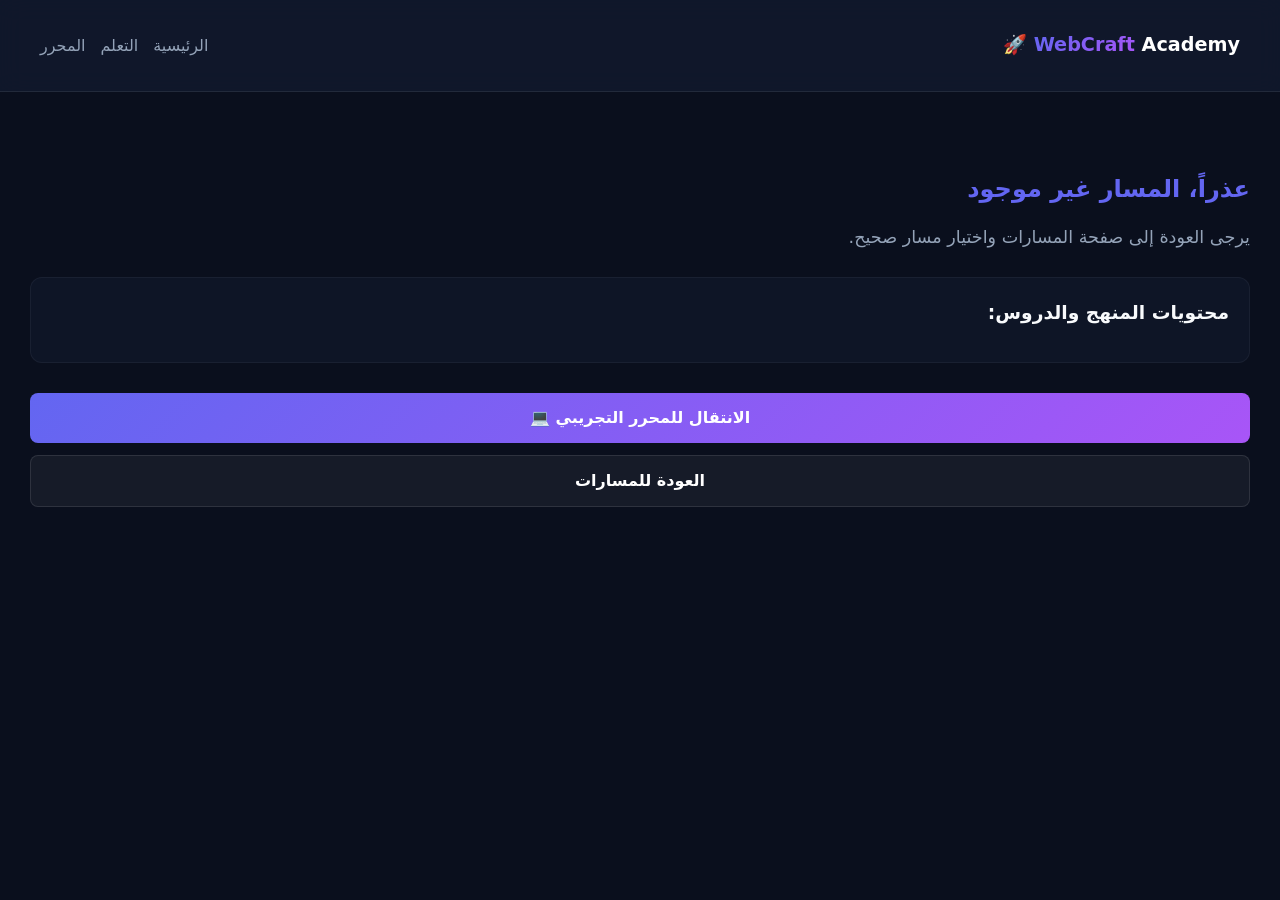
==== pages/course-detail.html @ 40e9e13f "Update course-detail.html" ====
<!DOCTYPE html>
<html lang="ar" dir="rtl">
<head>
    <meta charset="UTF-8">
    <meta name="viewport" content="width=device-width, initial-scale=1.0">
    <title>تفاصيل المسار | WebCraft Academy</title>
    <link rel="stylesheet" href="../css/style.css">
</head>
<body data-theme="dark">
    <header class="navbar glass">
        <div class="nav-container" style="width: 100%; display: flex; justify-content: space-between; align-items: center; padding: 15px 20px;">
            <a href="../index.html" class="logo"><span class="gradient-text">WebCraft</span> Academy 🚀</a>
            <nav class="nav-links">
                <a href="../index.html">الرئيسية</a>
                <a href="courses.html">التعلم</a>
                <a href="playground.html">المحرر</a>
            </nav>
        </div>
    </header>

    <main class="container" style="padding-top: 140px; padding-bottom: 60px;">
        <div class="glass-card" style="padding: 30px;">
            <h2 id="c-title" style="color: var(--accent); margin-bottom: 15px;">جاري تحميل المسار...</h2>
            <p id="c-desc" style="color: var(--text-secondary); margin-bottom: 25px; font-size: 1.1rem;"></p>
            
            <div style="background: rgba(15, 23, 42, 0.8); padding: 20px; border-radius: 12px; border: 1px solid rgba(255,255,255,0.05);">
                <h3 style="margin-bottom: 15px; color: #f8fafc;">محتويات المنهج والدروس:</h3>
                <ul id="lessons-list" style="padding-right: 20px; color: #94a3b8; display: flex; flex-direction: column; gap: 10px;">
                    <!-- ستظهر الدروس الخاصة بالمسار هنا تلقائياً -->
                </ul>
            </div>

            <div style="margin-top: 30px; display: flex; flex-direction: column; gap: 12px;">
                <a href="playground.html" class="btn btn-primary" style="text-decoration: none; text-align: center; padding: 12px; border-radius: 8px; font-weight: bold; background: linear-gradient(135deg, #6366f1, #a855f7); color: white;">الانتقال للمحرر التجريبي 💻</a>
                <a href="courses.html" style="background: rgba(255,255,255,0.05); color: white; border: 1px solid rgba(255,255,255,0.1); padding: 12px; border-radius: 8px; text-decoration: none; text-align: center; font-weight: bold;">العودة للمسارات</a>
            </div>
        </div>
    </main>

    <script src="../data/courses.js"></script>
    <script>
        const urlParams = new URLSearchParams(window.location.search);
        const courseId = urlParams.get('id');
        
        if(typeof COURSES_DATA !== 'undefined') {
            const course = COURSES_DATA.find(c => c.id === courseId);
            if(course) {
                document.getElementById('c-title').innerText = course.icon + " " + course.title;
                document.getElementById('c-desc').innerText = course.description;
                document.title = course.title + " | WebCraft Academy";
                
                // جلب وعرض الدروس المخصصة لهذا المسار حصرياً
                const lessonsUl = document.getElementById('lessons-list');
                if(lessonsUl && course.lessons) {
                    lessonsUl.innerHTML = course.lessons.map(lesson => `<li>${lesson}</li>`).join('');
                }
            } else {
                document.getElementById('c-title').innerText = "عذراً، المسار غير موجود";
                document.getElementById('c-desc').innerText = "يرجى العودة إلى صفحة المسارات واختيار مسار صحيح.";
            }
        }
    </script>
</body>
</html>
---- css/style.css ----
:root {
    --bg-primary: #0a0f1d;
    --text-primary: #f8fafc;
    --text-secondary: #94a3b8;
    --accent: #6366f1;
    --glass-bg: rgba(19, 28, 49, 0.7);
    --glass-border: rgba(255, 255, 255, 0.08);
}
* { margin: 0; padding: 0; box-sizing: border-box; font-family: system-ui, sans-serif; }
body { background-color: var(--bg-primary); color: var(--text-primary); line-height: 1.6; }
.glass { background: var(--glass-bg); backdrop-filter: blur(12px); border-bottom: 1px solid var(--glass-border); }
.navbar { position: fixed; top: 0; left: 0; width: 100%; z-index: 1000; padding: 15px 20px; display: flex; justify-content: space-between; align-items: center; }
.logo { font-size: 1.2rem; font-weight: bold; color: white; text-decoration: none; }
.gradient-text { background: linear-gradient(135deg, #6366f1, #a855f7); -webkit-background-clip: text; -webkit-text-fill-color: transparent; }
.nav-links { display: flex; gap: 15px; list-style: none; }
.nav-links a { color: var(--text-secondary); text-decoration: none; }
.nav-links a:hover, .nav-links a.active { color: white; }
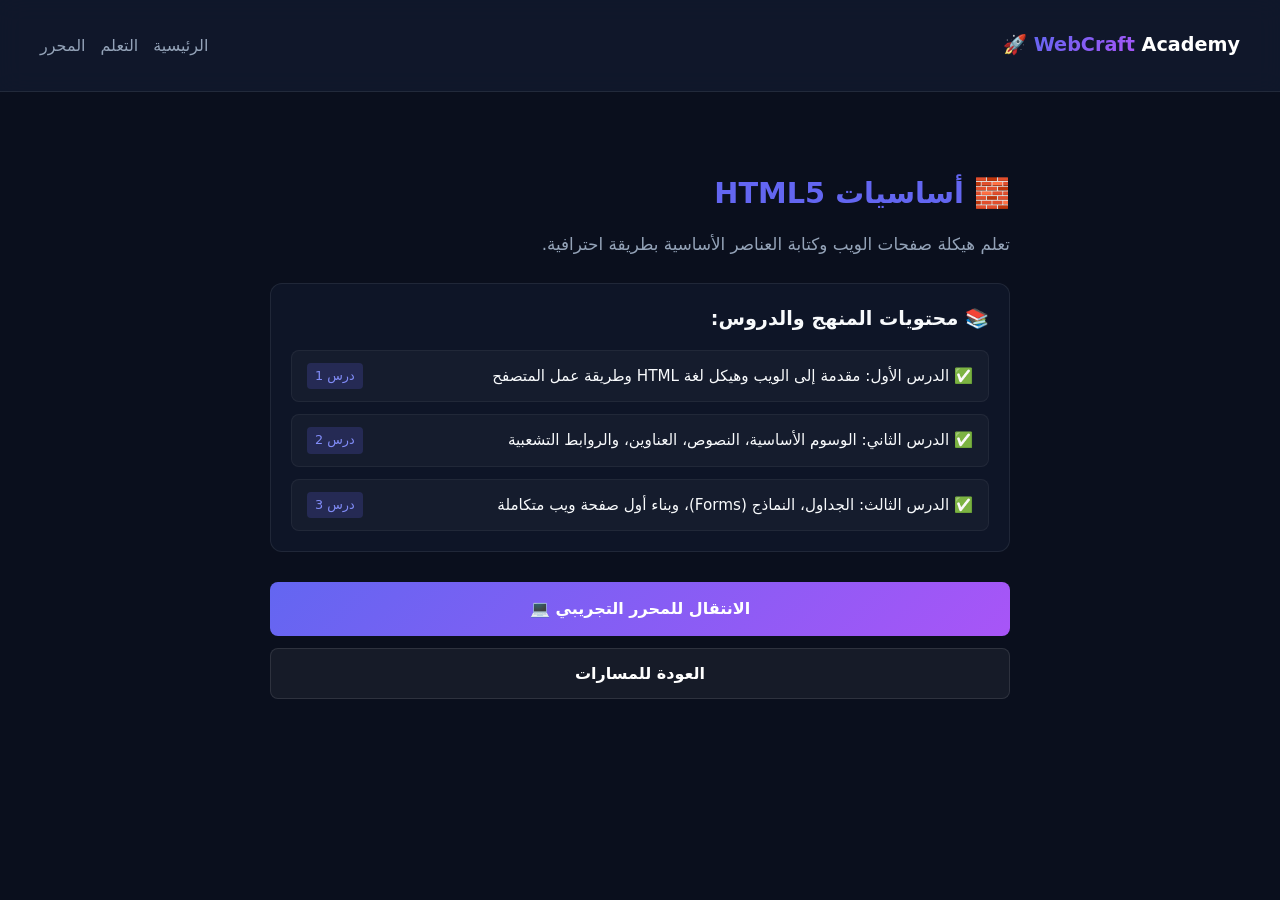
==== commit b8569970: "Update course-detail.html" ====
--- a/pages/course-detail.html
+++ b/pages/course-detail.html
@@ -18,46 +18,82 @@
         </div>
     </header>
 
-    <main class="container" style="padding-top: 140px; padding-bottom: 60px;">
+    <main class="container" style="padding-top: 140px; padding-bottom: 60px; max-width: 800px; margin: 0 auto;">
         <div class="glass-card" style="padding: 30px;">
-            <h2 id="c-title" style="color: var(--accent); margin-bottom: 15px;">جاري تحميل المسار...</h2>
-            <p id="c-desc" style="color: var(--text-secondary); margin-bottom: 25px; font-size: 1.1rem;"></p>
+            <h2 id="c-title" style="color: var(--accent); margin-bottom: 15px; font-size: 1.8rem;">جاري تحميل المسار...</h2>
+            <p id="c-desc" style="color: var(--text-secondary); margin-bottom: 25px; font-size: 1.05rem;"></p>
             
-            <div style="background: rgba(15, 23, 42, 0.8); padding: 20px; border-radius: 12px; border: 1px solid rgba(255,255,255,0.05);">
-                <h3 style="margin-bottom: 15px; color: #f8fafc;">محتويات المنهج والدروس:</h3>
-                <ul id="lessons-list" style="padding-right: 20px; color: #94a3b8; display: flex; flex-direction: column; gap: 10px;">
-                    <!-- ستظهر الدروس الخاصة بالمسار هنا تلقائياً -->
+            <div style="background: rgba(15, 23, 42, 0.9); padding: 20px; border-radius: 12px; border: 1px solid rgba(255,255,255,0.08);">
+                <h3 style="margin-bottom: 15px; color: #f8fafc; font-size: 1.2rem;">📚 محتويات المنهج والدروس:</h3>
+                <ul id="lessons-list" style="list-style: none; padding: 0; display: flex; flex-direction: column; gap: 12px;">
+                    <!-- ستظهر الدروس هنا بتصميم احترافي -->
                 </ul>
             </div>
 
             <div style="margin-top: 30px; display: flex; flex-direction: column; gap: 12px;">
-                <a href="playground.html" class="btn btn-primary" style="text-decoration: none; text-align: center; padding: 12px; border-radius: 8px; font-weight: bold; background: linear-gradient(135deg, #6366f1, #a855f7); color: white;">الانتقال للمحرر التجريبي 💻</a>
+                <a href="playground.html" class="btn btn-primary" style="text-decoration: none; text-align: center; padding: 14px; border-radius: 8px; font-weight: bold; background: linear-gradient(135deg, #6366f1, #a855f7); color: white; font-size: 1rem;">الانتقال للمحرر التجريبي 💻</a>
                 <a href="courses.html" style="background: rgba(255,255,255,0.05); color: white; border: 1px solid rgba(255,255,255,0.1); padding: 12px; border-radius: 8px; text-decoration: none; text-align: center; font-weight: bold;">العودة للمسارات</a>
             </div>
         </div>
     </main>
 
-    <script src="../data/courses.js"></script>
     <script>
+        // قاعدة بيانات داخلية متكاملة لضمان سرعة التحميل وعدم فشل جلب البيانات
+        const COURSES_DATABASE = {
+            "html": {
+                title: "أساسيات HTML5",
+                icon: "🧱",
+                level: "مبتدئ",
+                description: "تعلم هيكلة صفحات الويب وكتابة العناصر الأساسية بطريقة احترافية.",
+                lessons: [
+                    "الدرس الأول: مقدمة إلى الويب وهيكل لغة HTML وطريقة عمل المتصفح",
+                    "الدرس الثاني: الوسوم الأساسية، النصوص، العناوين، والروابط التشعبية",
+                    "الدرس الثالث: الجداول، النماذج (Forms)، وبناء أول صفحة ويب متكاملة"
+                ]
+            },
+            "css": {
+                title: "تنسيق المواقع CSS3",
+                icon: "🎨",
+                level: "مبتدئ",
+                description: "أتقن توزيع العناصر، الألوان، والتصميم المتجاوب لجميع الشاشات.",
+                lessons: [
+                    "الدرس الأول: مدخل إلى CSS، المحدِّدات (Selectors)، وطرق ربطها",
+                    "الدرس الثاني: الألوان، الخطوط، وتنسيق الصناديق (Box Model)",
+                    "الدرس الثالث: نظام التوزيع الحديث Flexbox وتصميم الشاشات المتجاوبة"
+                ]
+            },
+            "js": {
+                title: "جافاسكريبت Vanilla JS",
+                icon: "⚡",
+                level: "متوسط",
+                description: "اجعل موقعك تفاعلياً وتحكم في عناصر الصفحة بالكامل عبر البرمجة.",
+                lessons: [
+                    "الدرس الأول: المتغيرات، أنواع البيانات، وطرق طباعة المخرجات",
+                    "الدرس الثاني: الدوال (Functions)، الشروط (If/Else)، والتكرار",
+                    "الدرس الثالث: التعامل مع المستند (DOM) والاستجابة لأحداث المستخدم"
+                ]
+            }
+        };
+
         const urlParams = new URLSearchParams(window.location.search);
-        const courseId = urlParams.get('id');
-        
-        if(typeof COURSES_DATA !== 'undefined') {
-            const course = COURSES_DATA.find(c => c.id === courseId);
-            if(course) {
-                document.getElementById('c-title').innerText = course.icon + " " + course.title;
-                document.getElementById('c-desc').innerText = course.description;
-                document.title = course.title + " | WebCraft Academy";
-                
-                // جلب وعرض الدروس المخصصة لهذا المسار حصرياً
-                const lessonsUl = document.getElementById('lessons-list');
-                if(lessonsUl && course.lessons) {
-                    lessonsUl.innerHTML = course.lessons.map(lesson => `<li>${lesson}</li>`).join('');
-                }
-            } else {
-                document.getElementById('c-title').innerText = "عذراً، المسار غير موجود";
-                document.getElementById('c-desc').innerText = "يرجى العودة إلى صفحة المسارات واختيار مسار صحيح.";
-            }
+        const courseId = urlParams.get('id') || 'html';
+        const course = COURSES_DATABASE[courseId];
+
+        if(course) {
+            document.getElementById('c-title').innerText = course.icon + " " + course.title;
+            document.getElementById('c-desc').innerText = course.description;
+            document.title = course.title + " | WebCraft Academy";
+            
+            const lessonsUl = document.getElementById('lessons-list');
+            lessonsUl.innerHTML = course.lessons.map((lesson, idx) => `
+                <li style="background: rgba(255,255,255,0.03); padding: 12px 15px; border-radius: 8px; border: 1px solid rgba(255,255,255,0.05); display: flex; align-items: center; justify-content: space-between; color: #f8fafc; font-size: 0.95rem;">
+                    <span>✅ ${lesson}</span>
+                    <span style="font-size: 0.8rem; background: rgba(99,102,241,0.2); color: #818cf8; padding: 3px 8px; border-radius: 4px; white-space: nowrap;">درس ${idx + 1}</span>
+                </li>
+            `).join('');
+        } else {
+            document.getElementById('c-title').innerText = "عذراً، المسار غير موجود";
+            document.getElementById('c-desc').innerText = "يرجى العودة إلى صفحة المسارات واختيار مسار صحيح.";
         }
     </script>
 </body>
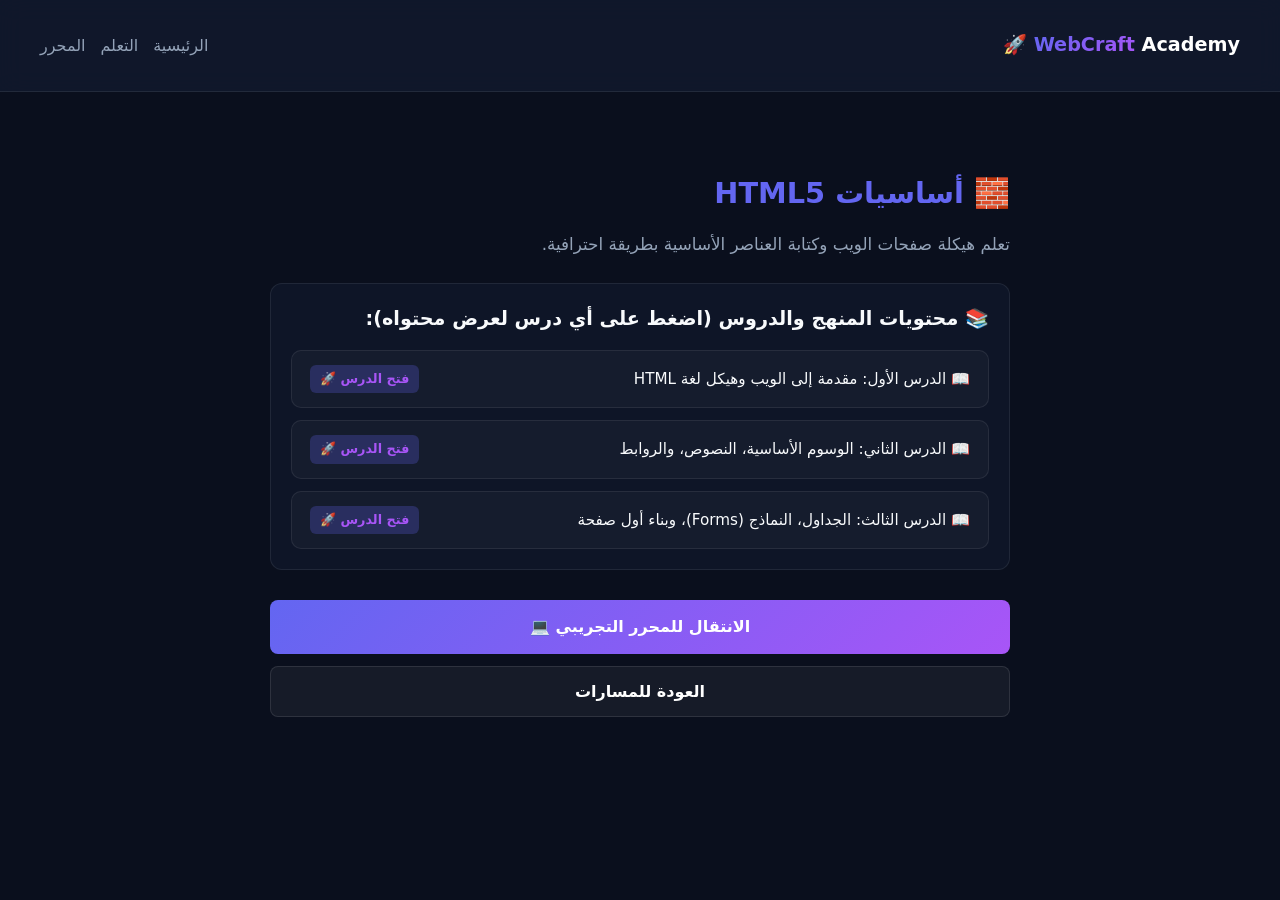
==== commit 176162fa: "Update course-detail.html" ====
--- a/pages/course-detail.html
+++ b/pages/course-detail.html
@@ -24,9 +24,9 @@
             <p id="c-desc" style="color: var(--text-secondary); margin-bottom: 25px; font-size: 1.05rem;"></p>
             
             <div style="background: rgba(15, 23, 42, 0.9); padding: 20px; border-radius: 12px; border: 1px solid rgba(255,255,255,0.08);">
-                <h3 style="margin-bottom: 15px; color: #f8fafc; font-size: 1.2rem;">📚 محتويات المنهج والدروس:</h3>
+                <h3 style="margin-bottom: 15px; color: #f8fafc; font-size: 1.2rem;">📚 محتويات المنهج والدروس (اضغط على أي درس لعرض محتواه):</h3>
                 <ul id="lessons-list" style="list-style: none; padding: 0; display: flex; flex-direction: column; gap: 12px;">
-                    <!-- ستظهر الدروس هنا بتصميم احترافي -->
+                    <!-- ستظهر الدروس هنا تفاعلية وقابلة للضغط -->
                 </ul>
             </div>
 
@@ -37,40 +37,87 @@
         </div>
     </main>
 
+    <!-- النافذة المنبثقة (Modal) لعرض محتوى الدرس عند النقر عليه -->
+    <div id="lesson-modal" style="display: none; position: fixed; top: 0; left: 0; width: 100%; height: 100%; background: rgba(0,0,0,0.85); backdrop-filter: blur(6px); z-index: 1000; justify-content: center; align-items: center; padding: 20px;">
+        <div style="background: #0f172a; border: 1px solid rgba(255,255,255,0.15); border-radius: 16px; width: 100%; max-width: 600px; padding: 25px; box-shadow: 0 15px 35px rgba(0,0,0,0.6); position: relative; max-height: 90vh; overflow-y: auto;">
+            <button onclick="closeLessonModal()" style="position: absolute; top: 15px; left: 15px; background: transparent; border: none; color: #94a3b8; font-size: 1.6rem; cursor: pointer;">✕</button>
+            <h3 id="modal-lesson-title" style="color: var(--accent); margin-bottom: 15px; font-size: 1.3rem;"></h3>
+            <div id="modal-lesson-content" style="color: #cbd5e1; font-size: 1rem; line-height: 1.7; margin-bottom: 20px;"></div>
+            <div style="background: rgba(0,0,0,0.5); padding: 15px; border-radius: 8px; border-left: 4px solid var(--accent); margin-bottom: 20px;">
+                <h4 style="color: #f8fafc; margin-bottom: 8px; font-size: 0.95rem;">💡 كود ومثال توضيحي:</h4>
+                <pre id="modal-lesson-code" style="color: #38bdf8; font-family: monospace; overflow-x: auto; font-size: 0.85rem; margin: 0; white-space: pre-wrap;"></pre>
+            </div>
+            <button onclick="closeLessonModal()" style="width: 100%; background: linear-gradient(135deg, #6366f1, #a855f7); color: white; padding: 12px; border: none; border-radius: 8px; font-weight: bold; cursor: pointer; font-size: 1rem;">إغلاق والعودة للقائمة ✅</button>
+        </div>
+    </div>
+
     <script>
-        // قاعدة بيانات داخلية متكاملة لضمان سرعة التحميل وعدم فشل جلب البيانات
+        // قاعدة بيانات متكاملة تحتوي على العناوين، الشروحات، والأكواد لكل درس
         const COURSES_DATABASE = {
             "html": {
                 title: "أساسيات HTML5",
                 icon: "🧱",
-                level: "مبتدئ",
                 description: "تعلم هيكلة صفحات الويب وكتابة العناصر الأساسية بطريقة احترافية.",
                 lessons: [
-                    "الدرس الأول: مقدمة إلى الويب وهيكل لغة HTML وطريقة عمل المتصفح",
-                    "الدرس الثاني: الوسوم الأساسية، النصوص، العناوين، والروابط التشعبية",
-                    "الدرس الثالث: الجداول، النماذج (Forms)، وبناء أول صفحة ويب متكاملة"
+                    {
+                        title: "الدرس الأول: مقدمة إلى الويب وهيكل لغة HTML",
+                        content: "لغة HTML هي البنية الأساسية لأي موقع إلكتروني (تختصر لـ HyperText Markup Language). تتكون من عناصر تُكتب داخل وسوم (Tags) لتحديد شكل ومحتوى الصفحة.",
+                        code: "<!DOCTYPE html>\n<html>\n  <head>\n    <title>موقعي الأول</title>\n  </head>\n  <body>\n    <h1>أهلاً بك في عالم الويب</h1>\n  </body>\n</html>"
+                    },
+                    {
+                        title: "الدرس الثاني: الوسوم الأساسية، النصوص، والروابط",
+                        content: "نتعلم في هذا الدرس كيفية كتابة العناوين باستخدام وسوم <h1> إلى <h6>، والفقرات النصية عبر الوسم <p>، وإضافة روابط تشعبية تنتقل بك لمواقع أخرى عبر الوسم <a>.",
+                        code: "<h1>عنوان رئيسي للموقع</h1>\n<p>هذه فقرة توضيحية داخل الصفحة.</p>\n<a href='https://google.com'>انقر هنا للانتقال لجوجل</a>"
+                    },
+                    {
+                        title: "الدرس الثالث: الجداول، النماذج (Forms)، وبناء أول صفحة",
+                        content: "تُستخدم الجداول لتنظيم البيانات في صفوف وأعمدة، بينما النماذج (Forms) تتيح للمستخدمين إدخال بياناتهم مثل خانات تسجيل الدخول وإرسال المعلومات.",
+                        code: "<form>\n  <label>اسم المستخدم:</label>\n  <input type='text' placeholder='أدخل اسمك'>\n  <button type='submit'>دخول</button>\n</form>"
+                    }
                 ]
             },
             "css": {
                 title: "تنسيق المواقع CSS3",
                 icon: "🎨",
-                level: "مبتدئ",
                 description: "أتقن توزيع العناصر، الألوان، والتصميم المتجاوب لجميع الشاشات.",
                 lessons: [
-                    "الدرس الأول: مدخل إلى CSS، المحدِّدات (Selectors)، وطرق ربطها",
-                    "الدرس الثاني: الألوان، الخطوط، وتنسيق الصناديق (Box Model)",
-                    "الدرس الثالث: نظام التوزيع الحديث Flexbox وتصميم الشاشات المتجاوبة"
+                    {
+                        title: "الدرس الأول: مدخل إلى CSS وطرق ربطها",
+                        content: "تُستخدم لغة CSS لإضافة الألوان، والتنسيقات، والجماليات لعناصر HTML. يتم ربطها بملف الـ HTML عبر الوسم <link> داخل قسم الـ head.",
+                        code: "body {\n  background-color: #0f172a;\n  color: #ffffff;\n  font-family: sans-serif;\n}"
+                    },
+                    {
+                        title: "الدرس الثاني: الألوان، الخطوط، وتنسيق الصناديق",
+                        content: "كل عنصر في صفحة الويب يُعتبر صندوقاً (Box Model). يتكون من المحتوى الداخلي، والحشو (Padding)، والإطار (Border)، والهامش الخارجي (Margin).",
+                        code: ".card {\n  padding: 20px;\n  border: 1px solid #334155;\n  background: rgba(255,255,255,0.05);\n  border-radius: 12px;\n}"
+                    },
+                    {
+                        title: "الدرس الثالث: نظام التوزيع الحديث Flexbox",
+                        content: "يعد Flexbox أداة قوية جداً في CSS لتوزيع العناصر وترتيبها بسلاسة تامة أفقياً أو عمودياً وبشكل متجاوب مع مختلف أحجام الهواتف.",
+                        code: ".container {\n  display: flex;\n  justify-content: space-between;\n  align-items: center;\n}"
+                    }
                 ]
             },
             "js": {
                 title: "جافاسكريبت Vanilla JS",
                 icon: "⚡",
-                level: "متوسط",
                 description: "اجعل موقعك تفاعلياً وتحكم في عناصر الصفحة بالكامل عبر البرمجة.",
                 lessons: [
-                    "الدرس الأول: المتغيرات، أنواع البيانات، وطرق طباعة المخرجات",
-                    "الدرس الثاني: الدوال (Functions)، الشروط (If/Else)، والتكرار",
-                    "الدرس الثالث: التعامل مع المستند (DOM) والاستجابة لأحداث المستخدم"
+                    {
+                        title: "الدرس الأول: المتغيرات، أنواع البيانات، والمخرجات",
+                        content: "المتغيرات هي حاويات لتخزين البيانات في الذاكرة. نستخدم كلمات مفتاحية مثل let و const لتعريف المتغيرات في جافاسكريبت الحديثة.",
+                        code: "let userName = 'التهامي';\nlet age = 23;\nconsole.log('مرحباً بك يا ' + userName);"
+                    },
+                    {
+                        title: "الدرس الثاني: الدوال (Functions) والشروط",
+                        content: "الدوال عبارة عن أوامر برمجية قابلة لإعادة الاستخدام لتنفيذ مهمة محددة، بينما الشروط (if/else) تسمح باتخاذ قرارات برمجية بناءً على معطيات معينة.",
+                        code: "function checkAge(age) {\n  if (age >= 18) {\n    return 'مؤهل للتسجيل';\n  } else {\n    return 'غير مؤهل';\n  }\n}"
+                    },
+                    {
+                        title: "الدرس الثالث: التعامل مع مستند الويب (DOM)",
+                        content: "من خلال نموذج كائن المستند (DOM)، تستطيع جافاسكريبت قراءة، تعديل، أو حذف أي عنصر داخل صفحة الويب والتفاعل الفوري مع نقرات المستخدم.",
+                        code: "document.getElementById('myBtn').addEventListener('click', function() {\n  alert('تم النقر على الزر بنجاح!');\n});"
+                    }
                 ]
             }
         };
@@ -86,15 +133,29 @@
             
             const lessonsUl = document.getElementById('lessons-list');
             lessonsUl.innerHTML = course.lessons.map((lesson, idx) => `
-                <li style="background: rgba(255,255,255,0.03); padding: 12px 15px; border-radius: 8px; border: 1px solid rgba(255,255,255,0.05); display: flex; align-items: center; justify-content: space-between; color: #f8fafc; font-size: 0.95rem;">
-                    <span>✅ ${lesson}</span>
-                    <span style="font-size: 0.8rem; background: rgba(99,102,241,0.2); color: #818cf8; padding: 3px 8px; border-radius: 4px; white-space: nowrap;">درس ${idx + 1}</span>
+                <li onclick="openLessonModal(${idx})" style="background: rgba(255,255,255,0.03); padding: 14px 18px; border-radius: 10px; border: 1px solid rgba(255,255,255,0.08); display: flex; align-items: center; justify-content: space-between; color: #f8fafc; font-size: 0.95rem; cursor: pointer; transition: 0.2s;" onmouseover="this.style.background='rgba(99,102,241,0.15)'" onmouseout="this.style.background='rgba(255,255,255,0.03)'">
+                    <span style="font-weight: 500;">📖 ${lesson.title}</span>
+                    <span style="font-size: 0.8rem; background: rgba(99,102,241,0.25); color: #a855f7; padding: 4px 10px; border-radius: 6px; white-space: nowrap; font-weight: bold;">فتح الدرس 🚀</span>
                 </li>
             `).join('');
         } else {
             document.getElementById('c-title').innerText = "عذراً، المسار غير موجود";
             document.getElementById('c-desc').innerText = "يرجى العودة إلى صفحة المسارات واختيار مسار صحيح.";
         }
+
+        function openLessonModal(index) {
+            const lesson = course.lessons[index];
+            if(lesson) {
+                document.getElementById('modal-lesson-title').innerText = lesson.title;
+                document.getElementById('modal-lesson-content').innerText = lesson.content;
+                document.getElementById('modal-lesson-code').innerText = lesson.code;
+                document.getElementById('lesson-modal').style.display = 'flex';
+            }
+        }
+
+        function closeLessonModal() {
+            document.getElementById('lesson-modal').style.display = 'none';
+        }
     </script>
 </body>
 </html>
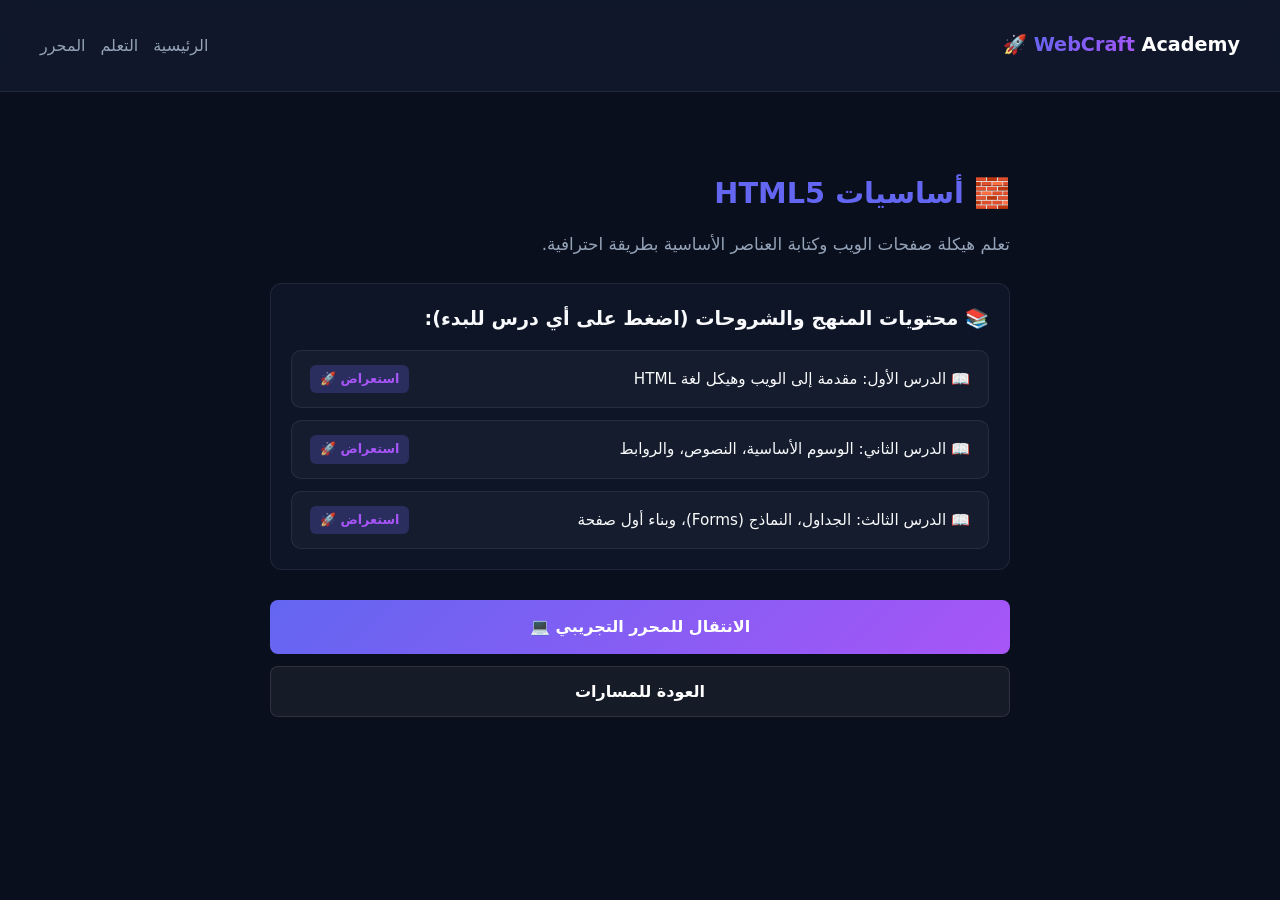
==== commit fa5f94d6: "Update course-detail.html" ====
--- a/pages/course-detail.html
+++ b/pages/course-detail.html
@@ -24,9 +24,9 @@
             <p id="c-desc" style="color: var(--text-secondary); margin-bottom: 25px; font-size: 1.05rem;"></p>
             
             <div style="background: rgba(15, 23, 42, 0.9); padding: 20px; border-radius: 12px; border: 1px solid rgba(255,255,255,0.08);">
-                <h3 style="margin-bottom: 15px; color: #f8fafc; font-size: 1.2rem;">📚 محتويات المنهج والدروس (اضغط على أي درس لعرض محتواه):</h3>
+                <h3 style="margin-bottom: 15px; color: #f8fafc; font-size: 1.2rem;">📚 محتويات المنهج والشروحات (اضغط على أي درس للبدء):</h3>
                 <ul id="lessons-list" style="list-style: none; padding: 0; display: flex; flex-direction: column; gap: 12px;">
-                    <!-- ستظهر الدروس هنا تفاعلية وقابلة للضغط -->
+                    <!-- ستظهر الدروس هنا بتصميم متطور -->
                 </ul>
             </div>
 
@@ -37,22 +37,35 @@
         </div>
     </main>
 
-    <!-- النافذة المنبثقة (Modal) لعرض محتوى الدرس عند النقر عليه -->
-    <div id="lesson-modal" style="display: none; position: fixed; top: 0; left: 0; width: 100%; height: 100%; background: rgba(0,0,0,0.85); backdrop-filter: blur(6px); z-index: 1000; justify-content: center; align-items: center; padding: 20px;">
-        <div style="background: #0f172a; border: 1px solid rgba(255,255,255,0.15); border-radius: 16px; width: 100%; max-width: 600px; padding: 25px; box-shadow: 0 15px 35px rgba(0,0,0,0.6); position: relative; max-height: 90vh; overflow-y: auto;">
-            <button onclick="closeLessonModal()" style="position: absolute; top: 15px; left: 15px; background: transparent; border: none; color: #94a3b8; font-size: 1.6rem; cursor: pointer;">✕</button>
-            <h3 id="modal-lesson-title" style="color: var(--accent); margin-bottom: 15px; font-size: 1.3rem;"></h3>
-            <div id="modal-lesson-content" style="color: #cbd5e1; font-size: 1rem; line-height: 1.7; margin-bottom: 20px;"></div>
-            <div style="background: rgba(0,0,0,0.5); padding: 15px; border-radius: 8px; border-left: 4px solid var(--accent); margin-bottom: 20px;">
-                <h4 style="color: #f8fafc; margin-bottom: 8px; font-size: 0.95rem;">💡 كود ومثال توضيحي:</h4>
-                <pre id="modal-lesson-code" style="color: #38bdf8; font-family: monospace; overflow-x: auto; font-size: 0.85rem; margin: 0; white-space: pre-wrap;"></pre>
+    <!-- النافذة المنبثقة المحسنة لعرض الدروس -->
+    <div id="lesson-modal" style="display: none; position: fixed; top: 0; left: 0; width: 100%; height: 100%; background: rgba(0,0,0,0.85); backdrop-filter: blur(8px); z-index: 1000; justify-content: center; align-items: center; padding: 15px;">
+        <div style="background: #0f172a; border: 1px solid rgba(255,255,255,0.15); border-radius: 16px; width: 100%; max-width: 650px; padding: 25px; box-shadow: 0 20px 40px rgba(0,0,0,0.7); position: relative; max-height: 90vh; overflow-y: auto; text-align: right; direction: rtl;">
+            
+            <!-- زر الإغلاق في الزاوية اليمنى العليا للوحة العربية -->
+            <button onclick="closeLessonModal()" style="position: absolute; top: 15px; left: 20px; background: rgba(255,255,255,0.05); border: 1px solid rgba(255,255,255,0.1); color: #fff; width: 36px; height: 36px; border-radius: 50%; font-size: 1.2rem; cursor: pointer; display: flex; align-items: center; justify-content: center;">✕</button>
+            
+            <h3 id="modal-lesson-title" style="color: var(--accent); margin-bottom: 20px; font-size: 1.35rem; padding-left: 40px; line-height: 1.5;"></h3>
+            
+            <div style="margin-bottom: 20px;">
+                <h4 style="color: #38bdf8; margin-bottom: 10px; font-size: 1rem;">📖 شرح الدرس المفصل:</h4>
+                <p id="modal-lesson-content" style="color: #cbd5e1; font-size: 1rem; line-height: 1.9;"></p>
             </div>
-            <button onclick="closeLessonModal()" style="width: 100%; background: linear-gradient(135deg, #6366f1, #a855f7); color: white; padding: 12px; border: none; border-radius: 8px; font-weight: bold; cursor: pointer; font-size: 1rem;">إغلاق والعودة للقائمة ✅</button>
+
+            <div style="background: #020617; padding: 15px; border-radius: 10px; border: 1px solid rgba(255,255,255,0.1); margin-bottom: 25px;">
+                <div style="display: flex; justify-content: space-between; align-items: center; margin-bottom: 8px;">
+                    <span style="color: #94a3b8; font-size: 0.85rem;">💻 الكود والتطبيق العملي:</span>
+                    <span style="background: #1e293b; color: #38bdf8; padding: 2px 8px; border-radius: 4px; font-size: 0.75rem;">مثال قياسي</span>
+                </div>
+                <!-- منطقة الكود بتنسيق LTR دقيق لسهولة قراءة الشفرة -->
+                <pre style="direction: ltr; text-align: left; background: #090d16; padding: 14px; border-radius: 8px; overflow-x: auto; color: #38bdf8; font-family: 'Courier New', Courier, monospace; font-size: 0.9rem; margin: 0; line-height: 1.6;"><code id="modal-lesson-code"></code></pre>
+            </div>
+
+            <button onclick="closeLessonModal()" style="width: 100%; background: linear-gradient(135deg, #6366f1, #a855f7); color: white; padding: 14px; border: none; border-radius: 10px; font-weight: bold; cursor: pointer; font-size: 1rem; box-shadow: 0 4px 15px rgba(99,102,241,0.4);">إغلاق والعودة للمنهج ✅</button>
         </div>
     </div>
 
     <script>
-        // قاعدة بيانات متكاملة تحتوي على العناوين، الشروحات، والأكواد لكل درس
+        // قاعدة بيانات احترافية ومفصلة لكل مسار
         const COURSES_DATABASE = {
             "html": {
                 title: "أساسيات HTML5",
@@ -61,18 +74,18 @@
                 lessons: [
                     {
                         title: "الدرس الأول: مقدمة إلى الويب وهيكل لغة HTML",
-                        content: "لغة HTML هي البنية الأساسية لأي موقع إلكتروني (تختصر لـ HyperText Markup Language). تتكون من عناصر تُكتب داخل وسوم (Tags) لتحديد شكل ومحتوى الصفحة.",
-                        code: "<!DOCTYPE html>\n<html>\n  <head>\n    <title>موقعي الأول</title>\n  </head>\n  <body>\n    <h1>أهلاً بك في عالم الويب</h1>\n  </body>\n</html>"
+                        content: "لغة HTML (اختصاراً لـ HyperText Markup Language) هي حجر الأساس لأي صفحة وب. تُستخدم لوصف هيكل الصفحة عبر عناصر ومكونات تُحاط بوسوم (Tags). تبدأ أي صفحة سليمة بإعلان نوع المستند <!DOCTYPE html> يليه وسم <html> الأساسي.",
+                        code: "<!DOCTYPE html>\n<html>\n  <head>\n    <meta charset=\"UTF-8\">\n    <title>موقعي الأول</title>\n  </head>\n  <body>\n    <h1>أهلاً بك في عالم برمجة الويب</h1>\n  </body>\n</html>"
                     },
                     {
                         title: "الدرس الثاني: الوسوم الأساسية، النصوص، والروابط",
-                        content: "نتعلم في هذا الدرس كيفية كتابة العناوين باستخدام وسوم <h1> إلى <h6>، والفقرات النصية عبر الوسم <p>، وإضافة روابط تشعبية تنتقل بك لمواقع أخرى عبر الوسم <a>.",
-                        code: "<h1>عنوان رئيسي للموقع</h1>\n<p>هذه فقرة توضيحية داخل الصفحة.</p>\n<a href='https://google.com'>انقر هنا للانتقال لجوجل</a>"
+                        content: "في هذا الدرس نتعرف على كيفية بناء المحتوى النصي. تستخدم وسوم العناوين من <h1> إلى <h6> لتدرج العناوين، والوسم <p> لكتابة الفقرات، بينما يتيح الوسم <a> مع خاصية href ربط صفحتك بالمواقع الخارجية.",
+                        code: "<h1>عنوان رئيسي بارز</h1>\n<p>هذه فقرة نصية توضح محتوى الدرس بشكل مبسط.</p>\n<a href=\"https://github.com\" target=\"_blank\">انقر هنا لزيارة موقع قيت هب</a>"
                     },
                     {
                         title: "الدرس الثالث: الجداول، النماذج (Forms)، وبناء أول صفحة",
-                        content: "تُستخدم الجداول لتنظيم البيانات في صفوف وأعمدة، بينما النماذج (Forms) تتيح للمستخدمين إدخال بياناتهم مثل خانات تسجيل الدخول وإرسال المعلومات.",
-                        code: "<form>\n  <label>اسم المستخدم:</label>\n  <input type='text' placeholder='أدخل اسمك'>\n  <button type='submit'>دخول</button>\n</form>"
+                        content: "التفاعل الحقيقي يبدأ من النماذج (Forms) والتي تمكن المستخدمين من إدخال بياناتهم مثل أسماء المستخدمين وكلمات المرور عبر حقول <input> وأزرار الإرسال <button>.",
+                        code: "<form>\n  <label>اسم المستخدم:</label><br>\n  <input type=\"text\" placeholder=\"أدخل اسمك هنا\"><br><br>\n  <button type=\"submit\">إرسال البيانات</button>\n</form>"
                     }
                 ]
             },
@@ -83,18 +96,18 @@
                 lessons: [
                     {
                         title: "الدرس الأول: مدخل إلى CSS وطرق ربطها",
-                        content: "تُستخدم لغة CSS لإضافة الألوان، والتنسيقات، والجماليات لعناصر HTML. يتم ربطها بملف الـ HTML عبر الوسم <link> داخل قسم الـ head.",
-                        code: "body {\n  background-color: #0f172a;\n  color: #ffffff;\n  font-family: sans-serif;\n}"
+                        content: "تمنح لغة CSS الأسلوب والجمال لعناصر HTML. يتم كتابة القواعد عبر تحديد العنصر (Selector) ثم تطبيق الخصائص والأقواس المعقوفة. يتم ربط الملف الخارجي عبر وسم <link> داخل الـ head.",
+                        code: "body {\n  background-color: #0f172a;\n  color: #f8fafc;\n  font-family: 'Segoe UI', Tahoma, sans-serif;\n}"
                     },
                     {
                         title: "الدرس الثاني: الألوان، الخطوط، وتنسيق الصناديق",
-                        content: "كل عنصر في صفحة الويب يُعتبر صندوقاً (Box Model). يتكون من المحتوى الداخلي، والحشو (Padding)، والإطار (Border)، والهامش الخارجي (Margin).",
-                        code: ".card {\n  padding: 20px;\n  border: 1px solid #334155;\n  background: rgba(255,255,255,0.05);\n  border-radius: 12px;\n}"
+                        content: "مفهوم نموذج الصندوق (Box Model) هو الأساس في تصميم الواجهات؛ حيث يحيط بكل عنصر حشو داخلي (Padding)، وإطار (Border)، وهامش خارجي (Margin) لتنظيم المسافات.",
+                        code: ".card-box {\n  padding: 20px;\n  border: 1px solid rgba(255,255,255,0.1);\n  background: rgba(255,255,255,0.05);\n  border-radius: 12px;\n}"
                     },
                     {
                         title: "الدرس الثالث: نظام التوزيع الحديث Flexbox",
-                        content: "يعد Flexbox أداة قوية جداً في CSS لتوزيع العناصر وترتيبها بسلاسة تامة أفقياً أو عمودياً وبشكل متجاوب مع مختلف أحجام الهواتف.",
-                        code: ".container {\n  display: flex;\n  justify-content: space-between;\n  align-items: center;\n}"
+                        content: "يُعتبر Flexbox الثورة الحديثة في توزيع العناصر بمرونة فائقة داخل الحاويات، مما يتيح محاذاة العناصر أفقياً أو عمودياً وضمان تجاوبها التام مع مختلف أحجام الهواتف.",
+                        code: ".flex-container {\n  display: flex;\n  justify-content: space-between;\n  align-items: center;\n}"
                     }
                 ]
             },
@@ -104,19 +117,19 @@
                 description: "اجعل موقعك تفاعلياً وتحكم في عناصر الصفحة بالكامل عبر البرمجة.",
                 lessons: [
                     {
-                        title: "الدرس الأول: المتغيرات، أنواع البيانات، والمخرجات",
-                        content: "المتغيرات هي حاويات لتخزين البيانات في الذاكرة. نستخدم كلمات مفتاحية مثل let و const لتعريف المتغيرات في جافاسكريبت الحديثة.",
-                        code: "let userName = 'التهامي';\nlet age = 23;\nconsole.log('مرحباً بك يا ' + userName);"
+                        title: "الدرس الأول: المتغيرات وأنواع البيانات",
+                        content: "المتغيرات هي الحاويات التي نحفظ فيها القيم البرمجية. نستخدم let للقيم المتغيرة و const للثوابت. تتيح لنا جافاسكريبت التعامل مع النصوص، الأرقام، والمصفوفات.",
+                        code: "const studentName = 'التهامي';\nlet studentAge = 23;\nconsole.log('مرحباً بك يا ' + studentName);"
                     },
                     {
-                        title: "الدرس الثاني: الدوال (Functions) والشروط",
-                        content: "الدوال عبارة عن أوامر برمجية قابلة لإعادة الاستخدام لتنفيذ مهمة محددة، بينما الشروط (if/else) تسمح باتخاذ قرارات برمجية بناءً على معطيات معينة.",
-                        code: "function checkAge(age) {\n  if (age >= 18) {\n    return 'مؤهل للتسجيل';\n  } else {\n    return 'غير مؤهل';\n  }\n}"
+                        title: "الدرس الثاني: الدوال والشروط البرمجية",
+                        content: "الدوال (Functions) هي كتل برمجية تؤدي مهمة محددة عند استدعائها، بينما الجمل الشرطية (if/else) تمنح التطبيق القدرة على اتخاذ القرارات بناءً على القيم المدخلة.",
+                        code: "function checkScore(score) {\n  if (score >= 50) {\n    return 'ناجح وممتاز';\n  } else {\n    return 'يحتاج إلى تحسين';\n  }\n}"
                     },
                     {
-                        title: "الدرس الثالث: التعامل مع مستند الويب (DOM)",
-                        content: "من خلال نموذج كائن المستند (DOM)، تستطيع جافاسكريبت قراءة، تعديل، أو حذف أي عنصر داخل صفحة الويب والتفاعل الفوري مع نقرات المستخدم.",
-                        code: "document.getElementById('myBtn').addEventListener('click', function() {\n  alert('تم النقر على الزر بنجاح!');\n});"
+                        title: "الدرس الثالث: التفاعل مع المستند (DOM)",
+                        content: "نموذج كائن المستند (DOM) هو الجسر الذي تربط به جافاسكريبت عناصر الصفحة، مما يسمح بالاستجابة لنقرات المستخدم وتغيير النصوص أو الألوان ديناميكياً.",
+                        code: "document.getElementById('myBtn').addEventListener('click', function() {\n  alert('تم تنفيذ الحدث بنجاح!');\n});"
                     }
                 ]
             }
@@ -135,7 +148,7 @@
             lessonsUl.innerHTML = course.lessons.map((lesson, idx) => `
                 <li onclick="openLessonModal(${idx})" style="background: rgba(255,255,255,0.03); padding: 14px 18px; border-radius: 10px; border: 1px solid rgba(255,255,255,0.08); display: flex; align-items: center; justify-content: space-between; color: #f8fafc; font-size: 0.95rem; cursor: pointer; transition: 0.2s;" onmouseover="this.style.background='rgba(99,102,241,0.15)'" onmouseout="this.style.background='rgba(255,255,255,0.03)'">
                     <span style="font-weight: 500;">📖 ${lesson.title}</span>
-                    <span style="font-size: 0.8rem; background: rgba(99,102,241,0.25); color: #a855f7; padding: 4px 10px; border-radius: 6px; white-space: nowrap; font-weight: bold;">فتح الدرس 🚀</span>
+                    <span style="font-size: 0.8rem; background: rgba(99,102,241,0.25); color: #a855f7; padding: 4px 10px; border-radius: 6px; white-space: nowrap; font-weight: bold;">استعراض 🚀</span>
                 </li>
             `).join('');
         } else {
@@ -154,7 +167,7 @@
         }
 
         function closeLessonModal() {
-            document.getElementById('lesson-modal').style.display = 'none';
+            document.getElementById('lesson-modal').style.display, document.getElementById('lesson-modal').style.display = 'none';
         }
     </script>
 </body>
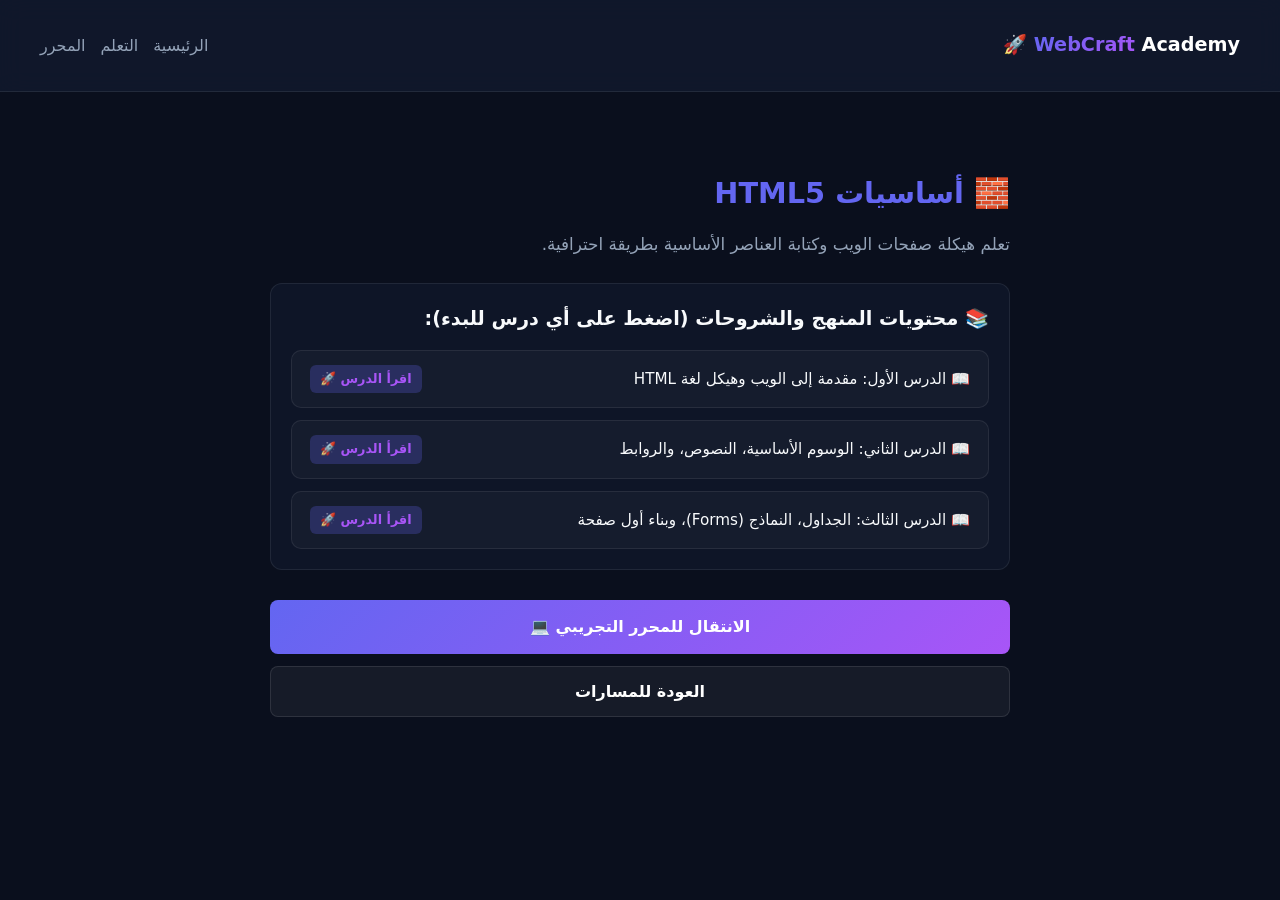
==== commit fefdae23: "Refactor lesson modal content rendering Updated lesson modal content handling and improved lesson di" ====
--- a/pages/course-detail.html
+++ b/pages/course-detail.html
@@ -41,14 +41,13 @@
     <div id="lesson-modal" style="display: none; position: fixed; top: 0; left: 0; width: 100%; height: 100%; background: rgba(0,0,0,0.85); backdrop-filter: blur(8px); z-index: 1000; justify-content: center; align-items: center; padding: 15px;">
         <div style="background: #0f172a; border: 1px solid rgba(255,255,255,0.15); border-radius: 16px; width: 100%; max-width: 650px; padding: 25px; box-shadow: 0 20px 40px rgba(0,0,0,0.7); position: relative; max-height: 90vh; overflow-y: auto; text-align: right; direction: rtl;">
             
-            <!-- زر الإغلاق في الزاوية اليمنى العليا للوحة العربية -->
             <button onclick="closeLessonModal()" style="position: absolute; top: 15px; left: 20px; background: rgba(255,255,255,0.05); border: 1px solid rgba(255,255,255,0.1); color: #fff; width: 36px; height: 36px; border-radius: 50%; font-size: 1.2rem; cursor: pointer; display: flex; align-items: center; justify-content: center;">✕</button>
             
             <h3 id="modal-lesson-title" style="color: var(--accent); margin-bottom: 20px; font-size: 1.35rem; padding-left: 40px; line-height: 1.5;"></h3>
             
             <div style="margin-bottom: 20px;">
                 <h4 style="color: #38bdf8; margin-bottom: 10px; font-size: 1rem;">📖 شرح الدرس المفصل:</h4>
-                <p id="modal-lesson-content" style="color: #cbd5e1; font-size: 1rem; line-height: 1.9;"></p>
+                <div id="modal-lesson-content" style="color: #cbd5e1; font-size: 0.95rem; line-height: 1.9;"></div>
             </div>
 
             <div style="background: #020617; padding: 15px; border-radius: 10px; border: 1px solid rgba(255,255,255,0.1); margin-bottom: 25px;">
@@ -56,7 +55,6 @@
                     <span style="color: #94a3b8; font-size: 0.85rem;">💻 الكود والتطبيق العملي:</span>
                     <span style="background: #1e293b; color: #38bdf8; padding: 2px 8px; border-radius: 4px; font-size: 0.75rem;">مثال قياسي</span>
                 </div>
-                <!-- منطقة الكود بتنسيق LTR دقيق لسهولة قراءة الشفرة -->
                 <pre style="direction: ltr; text-align: left; background: #090d16; padding: 14px; border-radius: 8px; overflow-x: auto; color: #38bdf8; font-family: 'Courier New', Courier, monospace; font-size: 0.9rem; margin: 0; line-height: 1.6;"><code id="modal-lesson-code"></code></pre>
             </div>
 
@@ -65,7 +63,6 @@
     </div>
 
     <script>
-        // قاعدة بيانات احترافية ومفصلة لكل مسار
         const COURSES_DATABASE = {
             "html": {
                 title: "أساسيات HTML5",
@@ -74,18 +71,30 @@
                 lessons: [
                     {
                         title: "الدرس الأول: مقدمة إلى الويب وهيكل لغة HTML",
-                        content: "لغة HTML (اختصاراً لـ HyperText Markup Language) هي حجر الأساس لأي صفحة وب. تُستخدم لوصف هيكل الصفحة عبر عناصر ومكونات تُحاط بوسوم (Tags). تبدأ أي صفحة سليمة بإعلان نوع المستند <!DOCTYPE html> يليه وسم <html> الأساسي.",
-                        code: "<!DOCTYPE html>\n<html>\n  <head>\n    <meta charset=\"UTF-8\">\n    <title>موقعي الأول</title>\n  </head>\n  <body>\n    <h1>أهلاً بك في عالم برمجة الويب</h1>\n  </body>\n</html>"
+                        content: `لغة <strong>HTML</strong> (اختصاراً لـ HyperText Markup Language) هي حجر الأساس الذي يُبنى عليه أي موقع إلكتروني. تخيلها كالهيكل العظمي للموقع، بدونها لا يمكن للمتصفح أن يفهم ما يجب عرضه.<br><br>
+                        <strong>مكونات الهيكل الأساسي:</strong><br>
+                        • <strong>إعلان المستند (DOCTYPE):</strong> يخبر المتصفح أننا نستخدم أحدث معايير HTML5.<br>
+                        • <strong>الرأس (Head):</strong> منطقة مخصصة للإعدادات المخفية، مثل عنوان الصفحة الذي يظهر في شريط المتصفح العلوي، والكلمات المفتاحية لمحركات البحث.<br>
+                        • <strong>الجسم (Body):</strong> هذا هو الجزء الأهم! كل ما تكتبه هنا (نصوص، صور، فيديوهات) هو ما سيراه المستخدم النهائي على الشاشة.`,
+                        code: "<!DOCTYPE html>\n<html>\n  <head>\n    <meta charset=\"UTF-8\">\n    <title>موقعي الأول</title>\n  </head>\n  <body>\n    <h1>أهلاً بك في عالم برمجة الويب</h1>\n    <p>هذا هو النص الذي سيظهر للمستخدم.</p>\n  </body>\n</html>"
                     },
                     {
                         title: "الدرس الثاني: الوسوم الأساسية، النصوص، والروابط",
-                        content: "في هذا الدرس نتعرف على كيفية بناء المحتوى النصي. تستخدم وسوم العناوين من <h1> إلى <h6> لتدرج العناوين، والوسم <p> لكتابة الفقرات، بينما يتيح الوسم <a> مع خاصية href ربط صفحتك بالمواقع الخارجية.",
-                        code: "<h1>عنوان رئيسي بارز</h1>\n<p>هذه فقرة نصية توضح محتوى الدرس بشكل مبسط.</p>\n<a href=\"https://github.com\" target=\"_blank\">انقر هنا لزيارة موقع قيت هب</a>"
+                        content: `بعد أن عرفنا الهيكل الأساسي، نحتاج لتعلم كيفية إضافة المحتوى. HTML تعتمد على ما يسمى بـ <strong>الوسوم (Tags)</strong> لتمييز أنواع المحتوى المختلفة.<br><br>
+                        <strong>أهم الوسوم النصية:</strong><br>
+                        • <strong>العناوين (Headings):</strong> تبدأ من <code>H1</code> (الأكبر والأهم) وتتدرج حتى <code>H6</code> (الأصغر). استخدامها بشكل صحيح يفيد في تحسين محركات البحث (SEO).<br>
+                        • <strong>الفقرات (Paragraphs):</strong> تُستخدم لكتابة النصوص الطويلة عبر الوسم <code>p</code>.<br>
+                        • <strong>الروابط (Links):</strong> لربط صفحتك بصفحات أخرى، نستخدم الوسم <code>a</code>. الخاصية <code>href</code> تحدد الرابط الذي سينتقل إليه المستخدم عند النقر.`,
+                        code: "<h1>عنوان رئيسي للمقالة</h1>\n<h2>عنوان فرعي</h2>\n<p>هذه فقرة نصية تشرح التفاصيل، يمكنك كتابة ما تشاء هنا.</p>\n<a href=\"https://google.com\" target=\"_blank\">انقر هنا للبحث في جوجل</a>"
                     },
                     {
                         title: "الدرس الثالث: الجداول، النماذج (Forms)، وبناء أول صفحة",
-                        content: "التفاعل الحقيقي يبدأ من النماذج (Forms) والتي تمكن المستخدمين من إدخال بياناتهم مثل أسماء المستخدمين وكلمات المرور عبر حقول <input> وأزرار الإرسال <button>.",
-                        code: "<form>\n  <label>اسم المستخدم:</label><br>\n  <input type=\"text\" placeholder=\"أدخل اسمك هنا\"><br><br>\n  <button type=\"submit\">إرسال البيانات</button>\n</form>"
+                        content: `التفاعل مع المستخدمين هو ما يجعل الويب حياً! <strong>النماذج (Forms)</strong> هي الطريقة الأساسية لاستقبال البيانات من الزوار، مثل تسجيل الدخول أو إرسال الرسائل.<br><br>
+                        <strong>عناصر النموذج:</strong><br>
+                        • <strong>حقل الإدخال (Input):</strong> يتيح للمستخدم كتابة نصوص، أو إدخال كلمات مرور، أو بريد إلكتروني بناءً على نوعه (type).<br>
+                        • <strong>التسمية التوضيحية (Label):</strong> تربط نصاً معيناً بحقل إدخال لتوضيح المطلوب للمستخدم.<br>
+                        • <strong>الزر (Button):</strong> يُستخدم لإرسال البيانات التي قام المستخدم بتعبئتها إلى الخادم (Server).`,
+                        code: "<form>\n  <label>الاسم الكامل:</label><br>\n  <input type=\"text\" placeholder=\"اكتب اسمك هنا\"><br><br>\n  <label>الرقم السري:</label><br>\n  <input type=\"password\"><br><br>\n  <button type=\"submit\">تسجيل الدخول</button>\n</form>"
                     }
                 ]
             },
@@ -96,18 +105,30 @@
                 lessons: [
                     {
                         title: "الدرس الأول: مدخل إلى CSS وطرق ربطها",
-                        content: "تمنح لغة CSS الأسلوب والجمال لعناصر HTML. يتم كتابة القواعد عبر تحديد العنصر (Selector) ثم تطبيق الخصائص والأقواس المعقوفة. يتم ربط الملف الخارجي عبر وسم <link> داخل الـ head.",
-                        code: "body {\n  background-color: #0f172a;\n  color: #f8fafc;\n  font-family: 'Segoe UI', Tahoma, sans-serif;\n}"
+                        content: `إذا كانت HTML هي الهيكل العظمي، فإن <strong>CSS</strong> (Cascading Style Sheets) هي الملابس والجماليات. باستخدام CSS، يمكنك تغيير الألوان، الخطوط، أحجام العناصر، وحتى إضافة حركات (Animations).<br><br>
+                        <strong>كيف تعمل CSS؟</strong><br>
+                        تعتمد على تحديد العنصر الذي تريد تنسيقه (Selector)، ثم فتح أقواس معقوفة <code>{}</code> وكتابة خصائص التصميم بداخلها. من أفضل الممارسات البرمجية أن يتم كتابة أكواد CSS في ملف خارجي منفصل، ثم ربطها بملف الـ HTML باستخدام الوسم <code>link</code> داخل قسم الـ Head لضمان سرعة وترتيب الكود.`,
+                        code: "/* هذا كود CSS لتنسيق كامل الصفحة */\nbody {\n  background-color: #0f172a;\n  color: #f8fafc;\n  font-family: 'Segoe UI', Tahoma, sans-serif;\n  line-height: 1.6;\n}"
                     },
                     {
                         title: "الدرس الثاني: الألوان، الخطوط، وتنسيق الصناديق",
-                        content: "مفهوم نموذج الصندوق (Box Model) هو الأساس في تصميم الواجهات؛ حيث يحيط بكل عنصر حشو داخلي (Padding)، وإطار (Border)، وهامش خارجي (Margin) لتنظيم المسافات.",
-                        code: ".card-box {\n  padding: 20px;\n  border: 1px solid rgba(255,255,255,0.1);\n  background: rgba(255,255,255,0.05);\n  border-radius: 12px;\n}"
+                        content: `من أهم المفاهيم في تصميم الويب هو <strong>نموذج الصندوق (Box Model)</strong>. المتصفح يعتبر كل عنصر في الصفحة وكأنه صندوق مستطيل.<br><br>
+                        <strong>مكونات الصندوق:</strong><br>
+                        • <strong>المحتوى (Content):</strong> النص أو الصورة في قلب العنصر.<br>
+                        • <strong>الحشو الداخلي (Padding):</strong> المساحة الفارغة بين المحتوى وإطار العنصر (مفيد لإعطاء مساحة تنفس للنص).<br>
+                        • <strong>الإطار (Border):</strong> الخط الذي يحيط بالعنصر.<br>
+                        • <strong>الهامش الخارجي (Margin):</strong> المسافة التي تفصل هذا العنصر عن العناصر الأخرى المجاورة له.`,
+                        code: ".card-box {\n  /* الحشو الداخلي */\n  padding: 20px;\n  /* الهامش الخارجي */\n  margin-bottom: 15px;\n  /* الإطار واللون */\n  border: 1px solid #334155;\n  background-color: #1e293b;\n  /* تدوير الزوايا */\n  border-radius: 12px;\n}"
                     },
                     {
                         title: "الدرس الثالث: نظام التوزيع الحديث Flexbox",
-                        content: "يُعتبر Flexbox الثورة الحديثة في توزيع العناصر بمرونة فائقة داخل الحاويات، مما يتيح محاذاة العناصر أفقياً أو عمودياً وضمان تجاوبها التام مع مختلف أحجام الهواتف.",
-                        code: ".flex-container {\n  display: flex;\n  justify-content: space-between;\n  align-items: center;\n}"
+                        content: `قديماً، كان ترتيب العناصر بجوار بعضها أمراً معقداً. أما اليوم، فلدينا <strong>Flexbox</strong>، وهو نظام قوي جداً ومرن لترتيب العناصر داخل الحاويات.<br><br>
+                        <strong>أهم خصائص الفليكس:</strong><br>
+                        • بمجرد إعطاء الحاوية خاصية <code>display: flex;</code>، تصبح العناصر بداخلها مرنة وتصطف أفقياً افتراضياً.<br>
+                        • <strong>justify-content:</strong> تتحكم في توزيع العناصر على المحور الأفقي (مثل وضع مسافات متساوية بينها).<br>
+                        • <strong>align-items:</strong> تتحكم في محاذاة العناصر على المحور العمودي (مثل توسيطها في المنتصف).<br>
+                        هذا النظام أساسي جداً لجعل موقعك متجاوباً مع شاشات الهواتف!`,
+                        code: ".flex-container {\n  display: flex;\n  /* توزيع المسافات بالتساوي */\n  justify-content: space-between;\n  /* التوسيط العمودي */\n  align-items: center;\n  gap: 15px; /* مسافة ثابتة بين العناصر */\n}"
                     }
                 ]
             },
@@ -118,18 +139,27 @@
                 lessons: [
                     {
                         title: "الدرس الأول: المتغيرات وأنواع البيانات",
-                        content: "المتغيرات هي الحاويات التي نحفظ فيها القيم البرمجية. نستخدم let للقيم المتغيرة و const للثوابت. تتيح لنا جافاسكريبت التعامل مع النصوص، الأرقام، والمصفوفات.",
-                        code: "const studentName = 'التهامي';\nlet studentAge = 23;\nconsole.log('مرحباً بك يا ' + studentName);"
+                        content: `لغة <strong>JavaScript</strong> هي ما يمنح موقعك الذكاء والتفاعل (مثل الأزرار التي تقوم بعمليات حسابية، أو القوائم المنسدلة).<br><br>
+                        <strong>المتغيرات (Variables):</strong><br>
+                        تخيل المتغير كصندوق تخزن فيه بيانات لاستخدامها لاحقاً. نستخدم الكلمة <code>let</code> إذا كانت القيمة قد تتغير مستقبلاً، ونستخدم <code>const</code> للقيم الثابتة التي لن تتغير.<br>
+                        البيانات يمكن أن تكون <strong>نصوصاً (Strings)</strong> توضع بين علامتي تنصيص، أو <strong>أرقاماً (Numbers)</strong> تستخدم في العمليات الحسابية، أو <strong>قيماً منطقية (Booleans)</strong> مثل (صح / خطأ).`,
+                        code: "// تعريف الثوابت والمتغيرات\nconst studentName = 'التهامي';\nlet studentAge = 23;\n\n// تحديث قيمة المتغير\nstudentAge = 24;\n\n// طباعة النتيجة في سطر الأوامر (Console)\nconsole.log('مرحباً بك يا ' + studentName + '، عمرك الآن ' + studentAge);"
                     },
                     {
                         title: "الدرس الثاني: الدوال والشروط البرمجية",
-                        content: "الدوال (Functions) هي كتل برمجية تؤدي مهمة محددة عند استدعائها، بينما الجمل الشرطية (if/else) تمنح التطبيق القدرة على اتخاذ القرارات بناءً على القيم المدخلة.",
-                        code: "function checkScore(score) {\n  if (score >= 50) {\n    return 'ناجح وممتاز';\n  } else {\n    return 'يحتاج إلى تحسين';\n  }\n}"
+                        content: `البرمجة تعتمد بشكل كبير على اتخاذ القرارات وتنظيم الأكواد.<br><br>
+                        <strong>الدوال (Functions):</strong> هي مجموعة من الأوامر نجمعها تحت اسم واحد، بحيث يمكننا استدعاؤها وتنفيذها في أي وقت دون الحاجة لإعادة كتابة الكود.<br><br>
+                        <strong>الشروط (If/Else Statements):</strong> هي العقل المفكر للتطبيق. تتيح لك فحص حالة معينة (مثلاً: هل عمر المستخدم أكبر من 18؟)، وإذا تحقق الشرط، يُنفذ كود معين، وإذا لم يتحقق، يُنفذ كود آخر.`,
+                        code: "// بناء دالة للتحقق من النتيجة\nfunction checkScore(score) {\n  if (score >= 50) {\n    return 'ألف مبروك، أنت ناجح!';\n  } else {\n    return 'عذراً، تحتاج للمحاولة مرة أخرى.';\n  }\n}\n\n// استخدام الدالة\nlet finalResult = checkScore(75);\nconsole.log(finalResult);"
                     },
                     {
                         title: "الدرس الثالث: التفاعل مع المستند (DOM)",
-                        content: "نموذج كائن المستند (DOM) هو الجسر الذي تربط به جافاسكريبت عناصر الصفحة، مما يسمح بالاستجابة لنقرات المستخدم وتغيير النصوص أو الألوان ديناميكياً.",
-                        code: "document.getElementById('myBtn').addEventListener('click', function() {\n  alert('تم تنفيذ الحدث بنجاح!');\n});"
+                        content: `أهم ميزة لجافاسكريبت في الويب هي قدرتها على التحكم بصفحة HTML، وهذا يتم عبر ما يسمى بـ <strong>DOM (Document Object Model)</strong>.<br><br>
+                        <strong>كيفية التفاعل:</strong><br>
+                        1. <strong>تحديد العنصر:</strong> نطلب من جافاسكريبت البحث عن عنصر معين في الصفحة باستخدام هويته (ID) عبر أمر <code>getElementById</code>.<br>
+                        2. <strong>الاستماع للأحداث:</strong> نضيف "مستمع" (Event Listener) يراقب متى يقوم المستخدم بإجراء معين، مثل النقر (click) أو تمرير الماوس.<br>
+                        3. <strong>التنفيذ:</strong> بمجرد حدوث النقر، نأمر جافاسكريبت بتغيير لون الزر، أو إظهار رسالة منبثقة، أو جلب بيانات جديدة.`,
+                        code: "// تخيل أن لدينا زر في HTML يحمل الآي دي 'myBtn'\nconst button = document.getElementById('myBtn');\n\n// إضافة مراقب للأحداث ينتظر نقرة المستخدم\nbutton.addEventListener('click', function() {\n  // الكود الذي سينفذ عند النقر\n  alert('مرحباً بك في عالم البرمجة التفاعلية!');\n  button.style.backgroundColor = '#6366f1';\n});"
                     }
                 ]
             }
@@ -148,7 +178,7 @@
             lessonsUl.innerHTML = course.lessons.map((lesson, idx) => `
                 <li onclick="openLessonModal(${idx})" style="background: rgba(255,255,255,0.03); padding: 14px 18px; border-radius: 10px; border: 1px solid rgba(255,255,255,0.08); display: flex; align-items: center; justify-content: space-between; color: #f8fafc; font-size: 0.95rem; cursor: pointer; transition: 0.2s;" onmouseover="this.style.background='rgba(99,102,241,0.15)'" onmouseout="this.style.background='rgba(255,255,255,0.03)'">
                     <span style="font-weight: 500;">📖 ${lesson.title}</span>
-                    <span style="font-size: 0.8rem; background: rgba(99,102,241,0.25); color: #a855f7; padding: 4px 10px; border-radius: 6px; white-space: nowrap; font-weight: bold;">استعراض 🚀</span>
+                    <span style="font-size: 0.8rem; background: rgba(99,102,241,0.25); color: #a855f7; padding: 4px 10px; border-radius: 6px; white-space: nowrap; font-weight: bold;">اقرأ الدرس 🚀</span>
                 </li>
             `).join('');
         } else {
@@ -160,14 +190,17 @@
             const lesson = course.lessons[index];
             if(lesson) {
                 document.getElementById('modal-lesson-title').innerText = lesson.title;
-                document.getElementById('modal-lesson-content').innerText = lesson.content;
+                
+                // استخدمنا innerHTML بدلاً من innerText لكي يقبل التنسيقات والفقرات
+                document.getElementById('modal-lesson-content').innerHTML = lesson.content;
+                
                 document.getElementById('modal-lesson-code').innerText = lesson.code;
                 document.getElementById('lesson-modal').style.display = 'flex';
             }
         }
 
         function closeLessonModal() {
-            document.getElementById('lesson-modal').style.display, document.getElementById('lesson-modal').style.display = 'none';
+            document.getElementById('lesson-modal').style.display = 'none';
         }
     </script>
 </body>
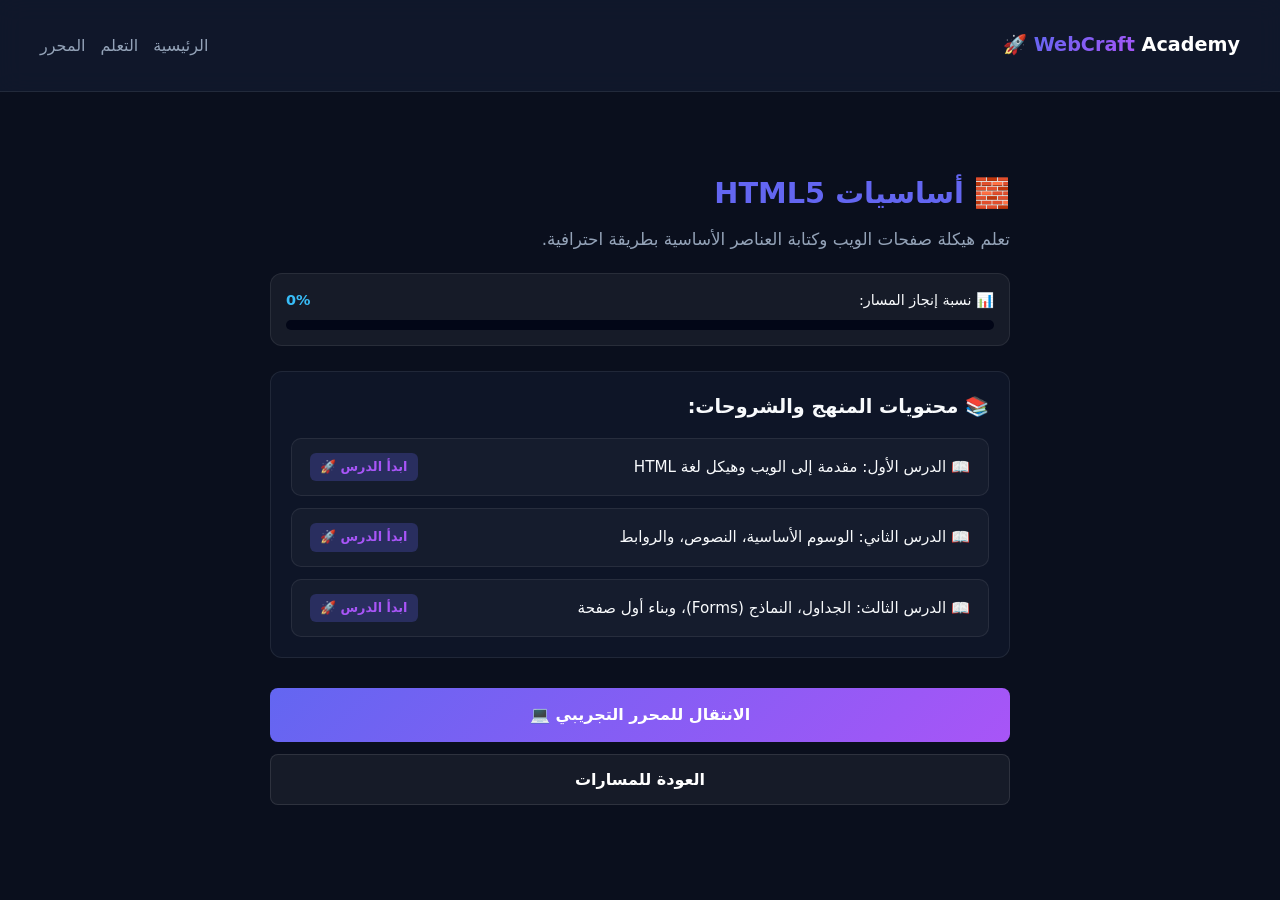
==== commit 4d67cae1: "Update course-detail.html" ====
--- a/pages/course-detail.html
+++ b/pages/course-detail.html
@@ -20,13 +20,24 @@
 
     <main class="container" style="padding-top: 140px; padding-bottom: 60px; max-width: 800px; margin: 0 auto;">
         <div class="glass-card" style="padding: 30px;">
-            <h2 id="c-title" style="color: var(--accent); margin-bottom: 15px; font-size: 1.8rem;">جاري تحميل المسار...</h2>
-            <p id="c-desc" style="color: var(--text-secondary); margin-bottom: 25px; font-size: 1.05rem;"></p>
-            
+            <h2 id="c-title" style="color: var(--accent); margin-bottom: 10px; font-size: 1.8rem;">جاري تحميل المسار...</h2>
+            <p id="c-desc" style="color: var(--text-secondary); margin-bottom: 20px; font-size: 1.05rem;"></p>
+            
+            <!-- شريط تقدم الإنجاز (Progress Bar) -->
+            <div style="background: rgba(255,255,255,0.05); padding: 15px; border-radius: 12px; border: 1px solid rgba(255,255,255,0.08); margin-bottom: 25px;">
+                <div style="display: flex; justify-content: space-between; align-items: center; margin-bottom: 8px; font-size: 0.9rem; color: #f8fafc;">
+                    <span>📊 نسبة إنجاز المسار:</span>
+                    <span id="progress-text" style="color: #38bdf8; font-weight: bold;">0%</span>
+                </div>
+                <div style="width: 100%; background: #020617; height: 10px; border-radius: 5px; overflow: hidden;">
+                    <div id="progress-bar" style="width: 0%; height: 100%; background: linear-gradient(135deg, #6366f1, #a855f7); transition: width 0.4s ease;"></div>
+                </div>
+            </div>
+
             <div style="background: rgba(15, 23, 42, 0.9); padding: 20px; border-radius: 12px; border: 1px solid rgba(255,255,255,0.08);">
-                <h3 style="margin-bottom: 15px; color: #f8fafc; font-size: 1.2rem;">📚 محتويات المنهج والشروحات (اضغط على أي درس للبدء):</h3>
+                <h3 style="margin-bottom: 15px; color: #f8fafc; font-size: 1.2rem;">📚 محتويات المنهج والشروحات:</h3>
                 <ul id="lessons-list" style="list-style: none; padding: 0; display: flex; flex-direction: column; gap: 12px;">
-                    <!-- ستظهر الدروس هنا بتصميم متطور -->
+                    <!-- ستظهر الدروس هنا ديناميكياً -->
                 </ul>
             </div>
 
@@ -37,7 +48,7 @@
         </div>
     </main>
 
-    <!-- النافذة المنبثقة المحسنة لعرض الدروس -->
+    <!-- النافذة المنبثقة لعرض الدرس -->
     <div id="lesson-modal" style="display: none; position: fixed; top: 0; left: 0; width: 100%; height: 100%; background: rgba(0,0,0,0.85); backdrop-filter: blur(8px); z-index: 1000; justify-content: center; align-items: center; padding: 15px;">
         <div style="background: #0f172a; border: 1px solid rgba(255,255,255,0.15); border-radius: 16px; width: 100%; max-width: 650px; padding: 25px; box-shadow: 0 20px 40px rgba(0,0,0,0.7); position: relative; max-height: 90vh; overflow-y: auto; text-align: right; direction: rtl;">
             
@@ -50,7 +61,7 @@
                 <div id="modal-lesson-content" style="color: #cbd5e1; font-size: 0.95rem; line-height: 1.9;"></div>
             </div>
 
-            <div style="background: #020617; padding: 15px; border-radius: 10px; border: 1px solid rgba(255,255,255,0.1); margin-bottom: 25px;">
+            <div style="background: #020617; padding: 15px; border-radius: 10px; border: 1px solid rgba(255,255,255,0.1); margin-bottom: 20px;">
                 <div style="display: flex; justify-content: space-between; align-items: center; margin-bottom: 8px;">
                     <span style="color: #94a3b8; font-size: 0.85rem;">💻 الكود والتطبيق العملي:</span>
                     <span style="background: #1e293b; color: #38bdf8; padding: 2px 8px; border-radius: 4px; font-size: 0.75rem;">مثال قياسي</span>
@@ -58,7 +69,10 @@
                 <pre style="direction: ltr; text-align: left; background: #090d16; padding: 14px; border-radius: 8px; overflow-x: auto; color: #38bdf8; font-family: 'Courier New', Courier, monospace; font-size: 0.9rem; margin: 0; line-height: 1.6;"><code id="modal-lesson-code"></code></pre>
             </div>
 
-            <button onclick="closeLessonModal()" style="width: 100%; background: linear-gradient(135deg, #6366f1, #a855f7); color: white; padding: 14px; border: none; border-radius: 10px; font-weight: bold; cursor: pointer; font-size: 1rem; box-shadow: 0 4px 15px rgba(99,102,241,0.4);">إغلاق والعودة للمنهج ✅</button>
+            <!-- زر إكمال الدرس -->
+            <button id="complete-btn" onclick="toggleLessonComplete()" style="width: 100%; background: rgba(16, 185, 129, 0.2); color: #34d399; border: 1px solid #10b981; padding: 12px; border-radius: 10px; font-weight: bold; cursor: pointer; font-size: 1rem; margin-bottom: 12px; transition: 0.2s;">تحديد كمكتمل ✅</button>
+            
+            <button onclick="closeLessonModal()" style="width: 100%; background: linear-gradient(135deg, #6366f1, #a855f7); color: white; padding: 12px; border: none; border-radius: 10px; font-weight: bold; cursor: pointer; font-size: 1rem;">إغلاق والعودة للمنهج</button>
         </div>
     </div>
 
@@ -71,30 +85,18 @@
                 lessons: [
                     {
                         title: "الدرس الأول: مقدمة إلى الويب وهيكل لغة HTML",
-                        content: `لغة <strong>HTML</strong> (اختصاراً لـ HyperText Markup Language) هي حجر الأساس الذي يُبنى عليه أي موقع إلكتروني. تخيلها كالهيكل العظمي للموقع، بدونها لا يمكن للمتصفح أن يفهم ما يجب عرضه.<br><br>
-                        <strong>مكونات الهيكل الأساسي:</strong><br>
-                        • <strong>إعلان المستند (DOCTYPE):</strong> يخبر المتصفح أننا نستخدم أحدث معايير HTML5.<br>
-                        • <strong>الرأس (Head):</strong> منطقة مخصصة للإعدادات المخفية، مثل عنوان الصفحة الذي يظهر في شريط المتصفح العلوي، والكلمات المفتاحية لمحركات البحث.<br>
-                        • <strong>الجسم (Body):</strong> هذا هو الجزء الأهم! كل ما تكتبه هنا (نصوص، صور، فيديوهات) هو ما سيراه المستخدم النهائي على الشاشة.`,
-                        code: "<!DOCTYPE html>\n<html>\n  <head>\n    <meta charset=\"UTF-8\">\n    <title>موقعي الأول</title>\n  </head>\n  <body>\n    <h1>أهلاً بك في عالم برمجة الويب</h1>\n    <p>هذا هو النص الذي سيظهر للمستخدم.</p>\n  </body>\n</html>"
+                        content: `لغة <strong>HTML</strong> (اختصاراً لـ HyperText Markup Language) هي حجر الأساس الذي يُبنى عليه أي موقع إلكتروني.<br><br><strong>مكونات الهيكل الأساسي:</strong><br>• <strong>DOCTYPE:</strong> يخبر المتصفح بمعايير HTML5.<br>• <strong>Head:</strong> لإعدادات الصفحة والعنوان.<br>• <strong>Body:</strong> محتوى الصفحة المرئي.`,
+                        code: "<!DOCTYPE html>\n<html>\n  <head>\n    <title>موقعي الأول</title>\n  </head>\n  <body>\n    <h1>أهلاً بك في عالم الويب</h1>\n  </body>\n</html>"
                     },
                     {
                         title: "الدرس الثاني: الوسوم الأساسية، النصوص، والروابط",
-                        content: `بعد أن عرفنا الهيكل الأساسي، نحتاج لتعلم كيفية إضافة المحتوى. HTML تعتمد على ما يسمى بـ <strong>الوسوم (Tags)</strong> لتمييز أنواع المحتوى المختلفة.<br><br>
-                        <strong>أهم الوسوم النصية:</strong><br>
-                        • <strong>العناوين (Headings):</strong> تبدأ من <code>H1</code> (الأكبر والأهم) وتتدرج حتى <code>H6</code> (الأصغر). استخدامها بشكل صحيح يفيد في تحسين محركات البحث (SEO).<br>
-                        • <strong>الفقرات (Paragraphs):</strong> تُستخدم لكتابة النصوص الطويلة عبر الوسم <code>p</code>.<br>
-                        • <strong>الروابط (Links):</strong> لربط صفحتك بصفحات أخرى، نستخدم الوسم <code>a</code>. الخاصية <code>href</code> تحدد الرابط الذي سينتقل إليه المستخدم عند النقر.`,
-                        code: "<h1>عنوان رئيسي للمقالة</h1>\n<h2>عنوان فرعي</h2>\n<p>هذه فقرة نصية تشرح التفاصيل، يمكنك كتابة ما تشاء هنا.</p>\n<a href=\"https://google.com\" target=\"_blank\">انقر هنا للبحث في جوجل</a>"
+                        content: `نتعلم في هذا الدرس بناء المحتوى عبر العناوين <code>H1-H6</code>، والفقرات <code>p</code>، والروابط <code>a</code> التي تنقل الزائر لصفحات أخرى.`,
+                        code: "<h1>عنوان رئيسي</h1>\n<p>هذه فقرة توضيحية بسيطة.</p>\n<a href=\"https://google.com\">رابط لجوجل</a>"
                     },
                     {
                         title: "الدرس الثالث: الجداول، النماذج (Forms)، وبناء أول صفحة",
-                        content: `التفاعل مع المستخدمين هو ما يجعل الويب حياً! <strong>النماذج (Forms)</strong> هي الطريقة الأساسية لاستقبال البيانات من الزوار، مثل تسجيل الدخول أو إرسال الرسائل.<br><br>
-                        <strong>عناصر النموذج:</strong><br>
-                        • <strong>حقل الإدخال (Input):</strong> يتيح للمستخدم كتابة نصوص، أو إدخال كلمات مرور، أو بريد إلكتروني بناءً على نوعه (type).<br>
-                        • <strong>التسمية التوضيحية (Label):</strong> تربط نصاً معيناً بحقل إدخال لتوضيح المطلوب للمستخدم.<br>
-                        • <strong>الزر (Button):</strong> يُستخدم لإرسال البيانات التي قام المستخدم بتعبئتها إلى الخادم (Server).`,
-                        code: "<form>\n  <label>الاسم الكامل:</label><br>\n  <input type=\"text\" placeholder=\"اكتب اسمك هنا\"><br><br>\n  <label>الرقم السري:</label><br>\n  <input type=\"password\"><br><br>\n  <button type=\"submit\">تسجيل الدخول</button>\n</form>"
+                        content: `النماذج <strong>Forms</strong> تتيح للمستخددمين إدخال البيانات عبر حقول <code>input</code> وأزرار الإرسال <code>button</code>.`,
+                        code: "<form>\n  <label>اسم المستخدم:</label><br>\n  <input type=\"text\" placeholder=\"اكتب اسمك\"><br><br>\n  <button type=\"submit\">دخول</button>\n</form>"
                     }
                 ]
             },
@@ -105,30 +107,18 @@
                 lessons: [
                     {
                         title: "الدرس الأول: مدخل إلى CSS وطرق ربطها",
-                        content: `إذا كانت HTML هي الهيكل العظمي، فإن <strong>CSS</strong> (Cascading Style Sheets) هي الملابس والجماليات. باستخدام CSS، يمكنك تغيير الألوان، الخطوط، أحجام العناصر، وحتى إضافة حركات (Animations).<br><br>
-                        <strong>كيف تعمل CSS؟</strong><br>
-                        تعتمد على تحديد العنصر الذي تريد تنسيقه (Selector)، ثم فتح أقواس معقوفة <code>{}</code> وكتابة خصائص التصميم بداخلها. من أفضل الممارسات البرمجية أن يتم كتابة أكواد CSS في ملف خارجي منفصل، ثم ربطها بملف الـ HTML باستخدام الوسم <code>link</code> داخل قسم الـ Head لضمان سرعة وترتيب الكود.`,
-                        code: "/* هذا كود CSS لتنسيق كامل الصفحة */\nbody {\n  background-color: #0f172a;\n  color: #f8fafc;\n  font-family: 'Segoe UI', Tahoma, sans-serif;\n  line-height: 1.6;\n}"
+                        content: `تمنح لغة <strong>CSS</strong> الجماليات والألوان والخطوط لعناصر HTML ويتم ربطها بملف خارجي عبر وسم <code>link</code>.`,
+                        code: "body {\n  background-color: #0f172a;\n  color: #f8fafc;\n  font-family: sans-serif;\n}"
                     },
                     {
                         title: "الدرس الثاني: الألوان، الخطوط، وتنسيق الصناديق",
-                        content: `من أهم المفاهيم في تصميم الويب هو <strong>نموذج الصندوق (Box Model)</strong>. المتصفح يعتبر كل عنصر في الصفحة وكأنه صندوق مستطيل.<br><br>
-                        <strong>مكونات الصندوق:</strong><br>
-                        • <strong>المحتوى (Content):</strong> النص أو الصورة في قلب العنصر.<br>
-                        • <strong>الحشو الداخلي (Padding):</strong> المساحة الفارغة بين المحتوى وإطار العنصر (مفيد لإعطاء مساحة تنفس للنص).<br>
-                        • <strong>الإطار (Border):</strong> الخط الذي يحيط بالعنصر.<br>
-                        • <strong>الهامش الخارجي (Margin):</strong> المسافة التي تفصل هذا العنصر عن العناصر الأخرى المجاورة له.`,
-                        code: ".card-box {\n  /* الحشو الداخلي */\n  padding: 20px;\n  /* الهامش الخارجي */\n  margin-bottom: 15px;\n  /* الإطار واللون */\n  border: 1px solid #334155;\n  background-color: #1e293b;\n  /* تدوير الزوايا */\n  border-radius: 12px;\n}"
+                        content: `مفهوم <strong>Box Model</strong> يتكون من المحتوى، الحشو (Padding)، الإطار (Border)، والهامش (Margin).`,
+                        code: ".card {\n  padding: 20px;\n  border: 1px solid #334155;\n  border-radius: 12px;\n}"
                     },
                     {
                         title: "الدرس الثالث: نظام التوزيع الحديث Flexbox",
-                        content: `قديماً، كان ترتيب العناصر بجوار بعضها أمراً معقداً. أما اليوم، فلدينا <strong>Flexbox</strong>، وهو نظام قوي جداً ومرن لترتيب العناصر داخل الحاويات.<br><br>
-                        <strong>أهم خصائص الفليكس:</strong><br>
-                        • بمجرد إعطاء الحاوية خاصية <code>display: flex;</code>، تصبح العناصر بداخلها مرنة وتصطف أفقياً افتراضياً.<br>
-                        • <strong>justify-content:</strong> تتحكم في توزيع العناصر على المحور الأفقي (مثل وضع مسافات متساوية بينها).<br>
-                        • <strong>align-items:</strong> تتحكم في محاذاة العناصر على المحور العمودي (مثل توسيطها في المنتصف).<br>
-                        هذا النظام أساسي جداً لجعل موقعك متجاوباً مع شاشات الهواتف!`,
-                        code: ".flex-container {\n  display: flex;\n  /* توزيع المسافات بالتساوي */\n  justify-content: space-between;\n  /* التوسيط العمودي */\n  align-items: center;\n  gap: 15px; /* مسافة ثابتة بين العناصر */\n}"
+                        content: `أداة <strong>Flexbox</strong> ترتب العناصر بمرونة فائقة أفقياً أو عمودياً وتجعل الموقع متجاوباً.`,
+                        code: ".container {\n  display: flex;\n  justify-content: space-between;\n  align-items: center;\n}"
                     }
                 ]
             },
@@ -139,27 +129,18 @@
                 lessons: [
                     {
                         title: "الدرس الأول: المتغيرات وأنواع البيانات",
-                        content: `لغة <strong>JavaScript</strong> هي ما يمنح موقعك الذكاء والتفاعل (مثل الأزرار التي تقوم بعمليات حسابية، أو القوائم المنسدلة).<br><br>
-                        <strong>المتغيرات (Variables):</strong><br>
-                        تخيل المتغير كصندوق تخزن فيه بيانات لاستخدامها لاحقاً. نستخدم الكلمة <code>let</code> إذا كانت القيمة قد تتغير مستقبلاً، ونستخدم <code>const</code> للقيم الثابتة التي لن تتغير.<br>
-                        البيانات يمكن أن تكون <strong>نصوصاً (Strings)</strong> توضع بين علامتي تنصيص، أو <strong>أرقاماً (Numbers)</strong> تستخدم في العمليات الحسابية، أو <strong>قيماً منطقية (Booleans)</strong> مثل (صح / خطأ).`,
-                        code: "// تعريف الثوابت والمتغيرات\nconst studentName = 'التهامي';\nlet studentAge = 23;\n\n// تحديث قيمة المتغير\nstudentAge = 24;\n\n// طباعة النتيجة في سطر الأوامر (Console)\nconsole.log('مرحباً بك يا ' + studentName + '، عمرك الآن ' + studentAge);"
+                        content: `المتغيرات تُنشأ بـ <code>let</code> و <code>const</code> لتخزين النصوص والأرقام والبيانات في الذاكرة.`,
+                        code: "const name = 'التهامي';\nlet age = 23;\nconsole.log('مرحباً ' + name);"
                     },
                     {
                         title: "الدرس الثاني: الدوال والشروط البرمجية",
-                        content: `البرمجة تعتمد بشكل كبير على اتخاذ القرارات وتنظيم الأكواد.<br><br>
-                        <strong>الدوال (Functions):</strong> هي مجموعة من الأوامر نجمعها تحت اسم واحد، بحيث يمكننا استدعاؤها وتنفيذها في أي وقت دون الحاجة لإعادة كتابة الكود.<br><br>
-                        <strong>الشروط (If/Else Statements):</strong> هي العقل المفكر للتطبيق. تتيح لك فحص حالة معينة (مثلاً: هل عمر المستخدم أكبر من 18؟)، وإذا تحقق الشرط، يُنفذ كود معين، وإذا لم يتحقق، يُنفذ كود آخر.`,
-                        code: "// بناء دالة للتحقق من النتيجة\nfunction checkScore(score) {\n  if (score >= 50) {\n    return 'ألف مبروك، أنت ناجح!';\n  } else {\n    return 'عذراً، تحتاج للمحاولة مرة أخرى.';\n  }\n}\n\n// استخدام الدالة\nlet finalResult = checkScore(75);\nconsole.log(finalResult);"
+                        content: `الدوال تنفذ مهاماً محددة، والجمل الشرطية <code>if/else</code> تتخذ القرارات حسب المدخلات.`,
+                        code: "function check(score) {\n  if(score >= 50) return 'ناجح';\n  else return 'راسب';\n}"
                     },
                     {
                         title: "الدرس الثالث: التفاعل مع المستند (DOM)",
-                        content: `أهم ميزة لجافاسكريبت في الويب هي قدرتها على التحكم بصفحة HTML، وهذا يتم عبر ما يسمى بـ <strong>DOM (Document Object Model)</strong>.<br><br>
-                        <strong>كيفية التفاعل:</strong><br>
-                        1. <strong>تحديد العنصر:</strong> نطلب من جافاسكريبت البحث عن عنصر معين في الصفحة باستخدام هويته (ID) عبر أمر <code>getElementById</code>.<br>
-                        2. <strong>الاستماع للأحداث:</strong> نضيف "مستمع" (Event Listener) يراقب متى يقوم المستخدم بإجراء معين، مثل النقر (click) أو تمرير الماوس.<br>
-                        3. <strong>التنفيذ:</strong> بمجرد حدوث النقر، نأمر جافاسكريبت بتغيير لون الزر، أو إظهار رسالة منبثقة، أو جلب بيانات جديدة.`,
-                        code: "// تخيل أن لدينا زر في HTML يحمل الآي دي 'myBtn'\nconst button = document.getElementById('myBtn');\n\n// إضافة مراقب للأحداث ينتظر نقرة المستخدم\nbutton.addEventListener('click', function() {\n  // الكود الذي سينفذ عند النقر\n  alert('مرحباً بك في عالم البرمجة التفاعلية!');\n  button.style.backgroundColor = '#6366f1';\n});"
+                        content: `عبر <strong>DOM</strong> تستطيع جافاسكريبت قراءة وتعديل عناصر الصفحة والاستجابة لنقرات المستخدم.`,
+                        code: "document.getElementById('btn').addEventListener('click', () => {\n  alert('تم النقر!');\n});"
                     }
                 ]
             }
@@ -168,35 +149,85 @@
         const urlParams = new URLSearchParams(window.location.search);
         const courseId = urlParams.get('id') || 'html';
         const course = COURSES_DATABASE[courseId];
+
+        // مفتاح التخزين المحلّي الخاص بهذا المسار
+        const storageKey = `webcraft_progress_${courseId}`;
+        let completedLessons = JSON.parse(localStorage.getItem(storageKey)) || [];
+        let currentActiveIdx = null;
 
         if(course) {
             document.getElementById('c-title').innerText = course.icon + " " + course.title;
             document.getElementById('c-desc').innerText = course.description;
             document.title = course.title + " | WebCraft Academy";
-            
-            const lessonsUl = document.getElementById('lessons-list');
-            lessonsUl.innerHTML = course.lessons.map((lesson, idx) => `
-                <li onclick="openLessonModal(${idx})" style="background: rgba(255,255,255,0.03); padding: 14px 18px; border-radius: 10px; border: 1px solid rgba(255,255,255,0.08); display: flex; align-items: center; justify-content: space-between; color: #f8fafc; font-size: 0.95rem; cursor: pointer; transition: 0.2s;" onmouseover="this.style.background='rgba(99,102,241,0.15)'" onmouseout="this.style.background='rgba(255,255,255,0.03)'">
-                    <span style="font-weight: 500;">📖 ${lesson.title}</span>
-                    <span style="font-size: 0.8rem; background: rgba(99,102,241,0.25); color: #a855f7; padding: 4px 10px; border-radius: 6px; white-space: nowrap; font-weight: bold;">اقرأ الدرس 🚀</span>
-                </li>
-            `).join('');
+            renderLessonsList();
+            updateProgressUI();
         } else {
             document.getElementById('c-title').innerText = "عذراً، المسار غير موجود";
-            document.getElementById('c-desc').innerText = "يرجى العودة إلى صفحة المسارات واختيار مسار صحيح.";
+            document.getElementById('c-desc').innerText = "يرجى العودة واختيار مسار صحيح.";
+        }
+
+        function renderLessonsList() {
+            const lessonsUl = document.getElementById('lessons-list');
+            lessonsUl.innerHTML = course.lessons.map((lesson, idx) => {
+                const isCompleted = completedLessons.includes(idx);
+                return `
+                    <li onclick="openLessonModal(${idx})" style="background: rgba(255,255,255,0.03); padding: 14px 18px; border-radius: 10px; border: 1px solid ${isCompleted ? 'rgba(16,185,129,0.3)' : 'rgba(255,255,255,0.08)'}; display: flex; align-items: center; justify-content: space-between; color: #f8fafc; font-size: 0.95rem; cursor: pointer; transition: 0.2s;" onmouseover="this.style.background='rgba(99,102,241,0.15)'" onmouseout="this.style.background='rgba(255,255,255,0.03)'">
+                        <span style="font-weight: 500;">${isCompleted ? '✅' : '📖'} ${lesson.title}</span>
+                        <span style="font-size: 0.8rem; background: ${isCompleted ? 'rgba(16,185,129,0.2); color: #34d399;' : 'rgba(99,102,241,0.25); color: #a855f7;'}; padding: 4px 10px; border-radius: 6px; white-space: nowrap; font-weight: bold;">${isCompleted ? 'مكتمل' : 'ابدأ الدرس 🚀'}</span>
+                    </li>
+                `;
+            }).join('');
         }
 
         function openLessonModal(index) {
+            currentActiveIdx = index;
             const lesson = course.lessons[index];
             if(lesson) {
                 document.getElementById('modal-lesson-title').innerText = lesson.title;
+                document.getElementById('modal-lesson-content').innerHTML = lesson.content;
+                document.getElementById('modal-lesson-code').innerText = lesson.code;
                 
-                // استخدمنا innerHTML بدلاً من innerText لكي يقبل التنسيقات والفقرات
-                document.getElementById('modal-lesson-content').innerHTML = lesson.content;
-                
-                document.getElementById('modal-lesson-code').innerText = lesson.code;
+                updateCompleteButtonStyle();
                 document.getElementById('lesson-modal').style.display = 'flex';
             }
+        }
+
+        function toggleLessonComplete() {
+            if (currentActiveIdx === null) return;
+            
+            const index = completedLessons.indexOf(currentActiveIdx);
+            if (index > -1) {
+                completedLessons.splice(index, 1); // إزالة الإكمال إذا ضغط مرة أخرى
+            } else {
+                completedLessons.push(currentActiveIdx); // إضافة كمكتمل
+            }
+            
+            localStorage.setItem(storageKey, JSON.stringify(completedLessons));
+            renderLessonsList();
+            updateProgressUI();
+            updateCompleteButtonStyle();
+        }
+
+        function updateCompleteButtonStyle() {
+            const btn = document.getElementById('complete-btn');
+            if (completedLessons.includes(currentActiveIdx)) {
+                btn.style.background = 'rgba(16, 185, 129, 0.4)';
+                btn.style.color = '#34d399';
+                btn.innerText = 'الدرس مكتمل ✅ (انقر للإلغاء)';
+            } else {
+                btn.style.background = 'rgba(255, 255, 255, 0.05)';
+                btn.style.color = '#cbd5e1';
+                btn.innerText = 'تحديد كمكتمل ✅';
+            }
+        }
+
+        function updateProgressUI() {
+            const total = course.lessons.length;
+            const completed = completedLessons.length;
+            const percentage = Math.round((completed / total) * 100);
+            
+            document.getElementById('progress-text').innerText = percentage + '%';
+            document.getElementById('progress-bar').style.width = percentage + '%';
         }
 
         function closeLessonModal() {
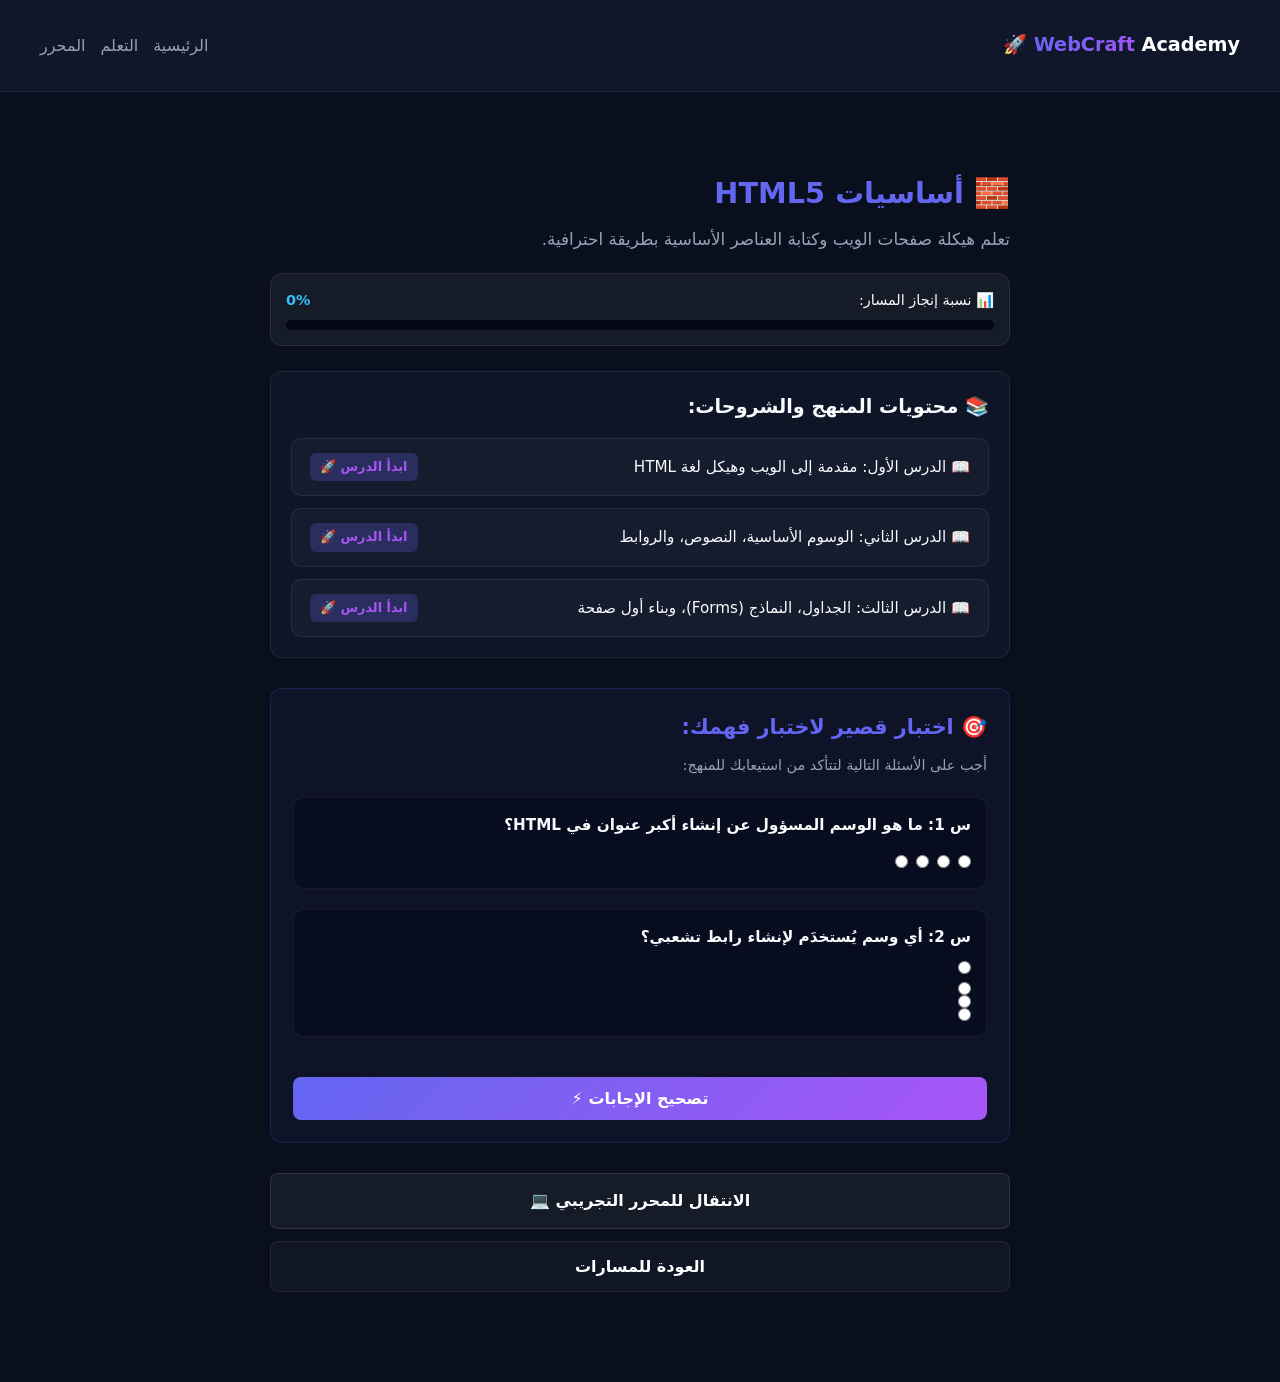
==== commit 16de101f: "Update course-detail.html" ====
--- a/pages/course-detail.html
+++ b/pages/course-detail.html
@@ -3,7 +3,7 @@
 <head>
     <meta charset="UTF-8">
     <meta name="viewport" content="width=device-width, initial-scale=1.0">
-    <title>تفاصيل المسار | WebCraft Academy</title>
+    <title>تفاصيل المسار والاختبار | WebCraft Academy</title>
     <link rel="stylesheet" href="../css/style.css">
 </head>
 <body data-theme="dark">
@@ -34,45 +34,50 @@
                 </div>
             </div>
 
-            <div style="background: rgba(15, 23, 42, 0.9); padding: 20px; border-radius: 12px; border: 1px solid rgba(255,255,255,0.08);">
+            <!-- قائمة الدروس -->
+            <div style="background: rgba(15, 23, 42, 0.9); padding: 20px; border-radius: 12px; border: 1px solid rgba(255,255,255,0.08); margin-bottom: 30px;">
                 <h3 style="margin-bottom: 15px; color: #f8fafc; font-size: 1.2rem;">📚 محتويات المنهج والشروحات:</h3>
                 <ul id="lessons-list" style="list-style: none; padding: 0; display: flex; flex-direction: column; gap: 12px;">
-                    <!-- ستظهر الدروس هنا ديناميكياً -->
+                    <!-- الدروس تظهر ديناميكياً -->
                 </ul>
             </div>
 
+            <!-- قسم الاختبار القصير (Quiz Section) -->
+            <div style="background: rgba(99, 102, 241, 0.05); padding: 22px; border-radius: 12px; border: 1px solid rgba(99, 102, 241, 0.2);">
+                <h3 style="color: var(--accent); margin-bottom: 10px; font-size: 1.3rem;">🎯 اختبار قصير لاختبار فهمك:</h3>
+                <p style="color: #94a3b8; font-size: 0.9rem; margin-bottom: 20px;">أجب على الأسئلة التالية لتتأكد من استيعابك للمنهج:</p>
+                
+                <div id="quiz-container" style="display: flex; flex-direction: column; gap: 20px;">
+                    <!-- الأسئلة تظهر هنا ديناميكياً -->
+                </div>
+
+                <button onclick="submitQuiz()" class="btn btn-primary" style="margin-top: 20px; width: 100%; background: linear-gradient(135deg, #6366f1, #a855f7); color: white; border: none; padding: 12px; border-radius: 8px; font-weight: bold; cursor: pointer; font-size: 1rem;">تصحيح الإجابات ⚡</button>
+                
+                <div id="quiz-result" style="margin-top: 15px; text-align: center; font-weight: bold; font-size: 1.1rem; display: none;"></div>
+            </div>
+
             <div style="margin-top: 30px; display: flex; flex-direction: column; gap: 12px;">
-                <a href="playground.html" class="btn btn-primary" style="text-decoration: none; text-align: center; padding: 14px; border-radius: 8px; font-weight: bold; background: linear-gradient(135deg, #6366f1, #a855f7); color: white; font-size: 1rem;">الانتقال للمحرر التجريبي 💻</a>
-                <a href="courses.html" style="background: rgba(255,255,255,0.05); color: white; border: 1px solid rgba(255,255,255,0.1); padding: 12px; border-radius: 8px; text-decoration: none; text-align: center; font-weight: bold;">العودة للمسارات</a>
+                <a href="playground.html" class="btn btn-primary" style="text-decoration: none; text-align: center; padding: 14px; border-radius: 8px; font-weight: bold; background: rgba(255,255,255,0.05); border: 1px solid rgba(255,255,255,0.1); color: white; font-size: 1rem;">الانتقال للمحرر التجريبي 💻</a>
+                <a href="courses.html" style="background: rgba(255,255,255,0.03); color: white; border: 1px solid rgba(255,255,255,0.08); padding: 12px; border-radius: 8px; text-decoration: none; text-align: center; font-weight: bold;">العودة للمسارات</a>
             </div>
         </div>
     </main>
 
-    <!-- النافذة المنبثقة لعرض الدرس -->
+    <!-- نافذة الدرس المنبثقة -->
     <div id="lesson-modal" style="display: none; position: fixed; top: 0; left: 0; width: 100%; height: 100%; background: rgba(0,0,0,0.85); backdrop-filter: blur(8px); z-index: 1000; justify-content: center; align-items: center; padding: 15px;">
         <div style="background: #0f172a; border: 1px solid rgba(255,255,255,0.15); border-radius: 16px; width: 100%; max-width: 650px; padding: 25px; box-shadow: 0 20px 40px rgba(0,0,0,0.7); position: relative; max-height: 90vh; overflow-y: auto; text-align: right; direction: rtl;">
-            
             <button onclick="closeLessonModal()" style="position: absolute; top: 15px; left: 20px; background: rgba(255,255,255,0.05); border: 1px solid rgba(255,255,255,0.1); color: #fff; width: 36px; height: 36px; border-radius: 50%; font-size: 1.2rem; cursor: pointer; display: flex; align-items: center; justify-content: center;">✕</button>
-            
             <h3 id="modal-lesson-title" style="color: var(--accent); margin-bottom: 20px; font-size: 1.35rem; padding-left: 40px; line-height: 1.5;"></h3>
-            
             <div style="margin-bottom: 20px;">
                 <h4 style="color: #38bdf8; margin-bottom: 10px; font-size: 1rem;">📖 شرح الدرس المفصل:</h4>
                 <div id="modal-lesson-content" style="color: #cbd5e1; font-size: 0.95rem; line-height: 1.9;"></div>
             </div>
-
             <div style="background: #020617; padding: 15px; border-radius: 10px; border: 1px solid rgba(255,255,255,0.1); margin-bottom: 20px;">
-                <div style="display: flex; justify-content: space-between; align-items: center; margin-bottom: 8px;">
-                    <span style="color: #94a3b8; font-size: 0.85rem;">💻 الكود والتطبيق العملي:</span>
-                    <span style="background: #1e293b; color: #38bdf8; padding: 2px 8px; border-radius: 4px; font-size: 0.75rem;">مثال قياسي</span>
-                </div>
-                <pre style="direction: ltr; text-align: left; background: #090d16; padding: 14px; border-radius: 8px; overflow-x: auto; color: #38bdf8; font-family: 'Courier New', Courier, monospace; font-size: 0.9rem; margin: 0; line-height: 1.6;"><code id="modal-lesson-code"></code></pre>
-            </div>
-
-            <!-- زر إكمال الدرس -->
-            <button id="complete-btn" onclick="toggleLessonComplete()" style="width: 100%; background: rgba(16, 185, 129, 0.2); color: #34d399; border: 1px solid #10b981; padding: 12px; border-radius: 10px; font-weight: bold; cursor: pointer; font-size: 1rem; margin-bottom: 12px; transition: 0.2s;">تحديد كمكتمل ✅</button>
-            
-            <button onclick="closeLessonModal()" style="width: 100%; background: linear-gradient(135deg, #6366f1, #a855f7); color: white; padding: 12px; border: none; border-radius: 10px; font-weight: bold; cursor: pointer; font-size: 1rem;">إغلاق والعودة للمنهج</button>
+                <span style="color: #94a3b8; font-size: 0.85rem; display: block; margin-bottom: 6px;">💻 مثال تطبيقي:</span>
+                <pre style="direction: ltr; text-align: left; background: #090d16; padding: 14px; border-radius: 8px; overflow-x: auto; color: #38bdf8; font-family: monospace; font-size: 0.9rem; margin: 0;"><code id="modal-lesson-code"></code></pre>
+            </div>
+            <button id="complete-btn" onclick="toggleLessonComplete()" style="width: 100%; background: rgba(16, 185, 129, 0.2); color: #34d399; border: 1px solid #10b981; padding: 12px; border-radius: 10px; font-weight: bold; cursor: pointer; font-size: 1rem; margin-bottom: 12px;">تحديد كمكتمل ✅</button>
+            <button onclick="closeLessonModal()" style="width: 100%; background: linear-gradient(135deg, #6366f1, #a855f7); color: white; padding: 12px; border: none; border-radius: 10px; font-weight: bold; cursor: pointer;">إغلاق والعودة للمنهج</button>
         </div>
     </div>
 
@@ -83,21 +88,13 @@
                 icon: "🧱",
                 description: "تعلم هيكلة صفحات الويب وكتابة العناصر الأساسية بطريقة احترافية.",
                 lessons: [
-                    {
-                        title: "الدرس الأول: مقدمة إلى الويب وهيكل لغة HTML",
-                        content: `لغة <strong>HTML</strong> (اختصاراً لـ HyperText Markup Language) هي حجر الأساس الذي يُبنى عليه أي موقع إلكتروني.<br><br><strong>مكونات الهيكل الأساسي:</strong><br>• <strong>DOCTYPE:</strong> يخبر المتصفح بمعايير HTML5.<br>• <strong>Head:</strong> لإعدادات الصفحة والعنوان.<br>• <strong>Body:</strong> محتوى الصفحة المرئي.`,
-                        code: "<!DOCTYPE html>\n<html>\n  <head>\n    <title>موقعي الأول</title>\n  </head>\n  <body>\n    <h1>أهلاً بك في عالم الويب</h1>\n  </body>\n</html>"
-                    },
-                    {
-                        title: "الدرس الثاني: الوسوم الأساسية، النصوص، والروابط",
-                        content: `نتعلم في هذا الدرس بناء المحتوى عبر العناوين <code>H1-H6</code>، والفقرات <code>p</code>، والروابط <code>a</code> التي تنقل الزائر لصفحات أخرى.`,
-                        code: "<h1>عنوان رئيسي</h1>\n<p>هذه فقرة توضيحية بسيطة.</p>\n<a href=\"https://google.com\">رابط لجوجل</a>"
-                    },
-                    {
-                        title: "الدرس الثالث: الجداول، النماذج (Forms)، وبناء أول صفحة",
-                        content: `النماذج <strong>Forms</strong> تتيح للمستخددمين إدخال البيانات عبر حقول <code>input</code> وأزرار الإرسال <code>button</code>.`,
-                        code: "<form>\n  <label>اسم المستخدم:</label><br>\n  <input type=\"text\" placeholder=\"اكتب اسمك\"><br><br>\n  <button type=\"submit\">دخول</button>\n</form>"
-                    }
+                    { title: "الدرس الأول: مقدمة إلى الويب وهيكل لغة HTML", content: "لغة HTML هي حجر الأساس لبناء صفحات الويب وتحتوي على وسوم الهيكل الأساسي.", code: "<!DOCTYPE html>\n<html>\n  <head><title>صفحتي</title></head>\n  <body><h1>مرحباً</h1></body>\n</html>" },
+                    { title: "الدرس الثاني: الوسوم الأساسية، النصوص، والروابط", content: "تتعلم العناوين H1-H6، الفقرات p، والروابط a.", code: "<h1>عنوان</h1>\n<p>فقرة نصية</p>\n<a href='#'>رابط</a>" },
+                    { title: "الدرس الثالث: الجداول، النماذج (Forms)، وبناء أول صفحة", content: "النماذج تتيح للمستخدمين إدخال البيانات عبر حقول input وأزرار الإرسال.", code: "<form>\n  <input type='text' placeholder='أدخل اسمك'>\n</form>" }
+                ],
+                quiz: [
+                    { q: "ما هو الوسم المسؤول عن إنشاء أكبر عنوان في HTML؟", options: ["<h6>", "<h1>", "<p>", "<br>"], correct: 1 },
+                    { q: "أي وسم يُستخدَم لإنشاء رابط تشعبي؟", options: ["<a>", "<link>", "<href>", "<url>"], correct: 0 }
                 ]
             },
             "css": {
@@ -105,21 +102,13 @@
                 icon: "🎨",
                 description: "أتقن توزيع العناصر، الألوان، والتصميم المتجاوب لجميع الشاشات.",
                 lessons: [
-                    {
-                        title: "الدرس الأول: مدخل إلى CSS وطرق ربطها",
-                        content: `تمنح لغة <strong>CSS</strong> الجماليات والألوان والخطوط لعناصر HTML ويتم ربطها بملف خارجي عبر وسم <code>link</code>.`,
-                        code: "body {\n  background-color: #0f172a;\n  color: #f8fafc;\n  font-family: sans-serif;\n}"
-                    },
-                    {
-                        title: "الدرس الثاني: الألوان، الخطوط، وتنسيق الصناديق",
-                        content: `مفهوم <strong>Box Model</strong> يتكون من المحتوى، الحشو (Padding)، الإطار (Border)، والهامش (Margin).`,
-                        code: ".card {\n  padding: 20px;\n  border: 1px solid #334155;\n  border-radius: 12px;\n}"
-                    },
-                    {
-                        title: "الدرس الثالث: نظام التوزيع الحديث Flexbox",
-                        content: `أداة <strong>Flexbox</strong> ترتب العناصر بمرونة فائقة أفقياً أو عمودياً وتجعل الموقع متجاوباً.`,
-                        code: ".container {\n  display: flex;\n  justify-content: space-between;\n  align-items: center;\n}"
-                    }
+                    { title: "الدرس الأول: مدخل إلى CSS وطرق ربطها", content: "تمنح CSS الجماليات والألوان للعناصر ويتم ربطها بملف خارجي عبر link.", code: "body { background-color: #0f172a; color: #fff; }" },
+                    { title: "الدرس الثاني: الألوان، الخطوط، وتنسيق الصناديق", content: "مفهوم Box Model يتكون من المحتوى، الـ Padding، الـ Border، والـ Margin.", code: ".card { padding: 20px; border-radius: 8px; }" },
+                    { title: "الدرس الثالث: نظام التوزيع الحديث Flexbox", content: "أداة Flexbox ترتب العناصر بمرونة فائقة أفقياً أو عمودياً.", code: ".container { display: flex; justify-content: space-between; }" }
+                ],
+                quiz: [
+                    { q: "ما هي الخاصية المسؤولة عن تغيير لون النص في CSS؟", options: ["background-color", "color", "font-size", "text-align"], correct: 1 },
+                    { q: "كيف نجعل العناصر تترتب بمرونة بجانب بعضها عبر Flexbox؟", options: ["display: block;", "display: flex;", "float: left;", "position: absolute;"], correct: 1 }
                 ]
             },
             "js": {
@@ -127,21 +116,13 @@
                 icon: "⚡",
                 description: "اجعل موقعك تفاعلياً وتحكم في عناصر الصفحة بالكامل عبر البرمجة.",
                 lessons: [
-                    {
-                        title: "الدرس الأول: المتغيرات وأنواع البيانات",
-                        content: `المتغيرات تُنشأ بـ <code>let</code> و <code>const</code> لتخزين النصوص والأرقام والبيانات في الذاكرة.`,
-                        code: "const name = 'التهامي';\nlet age = 23;\nconsole.log('مرحباً ' + name);"
-                    },
-                    {
-                        title: "الدرس الثاني: الدوال والشروط البرمجية",
-                        content: `الدوال تنفذ مهاماً محددة، والجمل الشرطية <code>if/else</code> تتخذ القرارات حسب المدخلات.`,
-                        code: "function check(score) {\n  if(score >= 50) return 'ناجح';\n  else return 'راسب';\n}"
-                    },
-                    {
-                        title: "الدرس الثالث: التفاعل مع المستند (DOM)",
-                        content: `عبر <strong>DOM</strong> تستطيع جافاسكريبت قراءة وتعديل عناصر الصفحة والاستجابة لنقرات المستخدم.`,
-                        code: "document.getElementById('btn').addEventListener('click', () => {\n  alert('تم النقر!');\n});"
-                    }
+                    { title: "الدرس الأول: المتغيرات وأنواع البيانات", content: "المتغيرات تُنشأ بـ let و const لتخزين البيانات في الذاكرة.", code: "const name = 'التهامي';\nlet age = 23;" },
+                    { title: "الدرس الثاني: الدوال والشروط البرمجية", content: "الدوال تنفذ مهاماً، والشروط if/else تتخذ القرارات.", code: "if(score >= 50) { console.log('ناجح'); }" },
+                    { title: "الدرس الثالث: التفاعل مع المستند (DOM)", content: "عبر DOM تستطيع جافاسكريبت قراءة وتعديل عناصر الصفحة عند الضغط.", code: "document.getElementById('btn').addEventListener('click', () => {});" }
+                ],
+                quiz: [
+                    { q: "بأي كلمة مفتاحية يتم تعريف متغير ثابت لا يتغير في الجافاسكريبت؟", options: ["var", "let", "const", "static"], correct: 2 },
+                    { q: "ما هي الدالة التي تُستخدم لعطء رسالة تنبيه منبثقة للمستخدم؟", options: ["alert()", "console.log()", "prompt()", "print()"], correct: 0 }
                 ]
             }
         };
@@ -150,7 +131,6 @@
         const courseId = urlParams.get('id') || 'html';
         const course = COURSES_DATABASE[courseId];
 
-        // مفتاح التخزين المحلّي الخاص بهذا المسار
         const storageKey = `webcraft_progress_${courseId}`;
         let completedLessons = JSON.parse(localStorage.getItem(storageKey)) || [];
         let currentActiveIdx = null;
@@ -160,10 +140,8 @@
             document.getElementById('c-desc').innerText = course.description;
             document.title = course.title + " | WebCraft Academy";
             renderLessonsList();
+            renderQuiz();
             updateProgressUI();
-        } else {
-            document.getElementById('c-title').innerText = "عذراً، المسار غير موجود";
-            document.getElementById('c-desc').innerText = "يرجى العودة واختيار مسار صحيح.";
         }
 
         function renderLessonsList() {
@@ -173,34 +151,68 @@
                 return `
                     <li onclick="openLessonModal(${idx})" style="background: rgba(255,255,255,0.03); padding: 14px 18px; border-radius: 10px; border: 1px solid ${isCompleted ? 'rgba(16,185,129,0.3)' : 'rgba(255,255,255,0.08)'}; display: flex; align-items: center; justify-content: space-between; color: #f8fafc; font-size: 0.95rem; cursor: pointer; transition: 0.2s;" onmouseover="this.style.background='rgba(99,102,241,0.15)'" onmouseout="this.style.background='rgba(255,255,255,0.03)'">
                         <span style="font-weight: 500;">${isCompleted ? '✅' : '📖'} ${lesson.title}</span>
-                        <span style="font-size: 0.8rem; background: ${isCompleted ? 'rgba(16,185,129,0.2); color: #34d399;' : 'rgba(99,102,241,0.25); color: #a855f7;'}; padding: 4px 10px; border-radius: 6px; white-space: nowrap; font-weight: bold;">${isCompleted ? 'مكتمل' : 'ابدأ الدرس 🚀'}</span>
+                        <span style="font-size: 0.8rem; background: ${isCompleted ? 'rgba(16,185,129,0.2); color: #34d399;' : 'rgba(99,102,241,0.25); color: #a855f7;'}; padding: 4px 10px; border-radius: 6px; font-weight: bold;">${isCompleted ? 'مكتمل' : 'ابدأ الدرس 🚀'}</span>
                     </li>
                 `;
             }).join('');
         }
 
+        function renderQuiz() {
+            const quizContainer = document.getElementById('quiz-container');
+            if(!course.quiz) return;
+            
+            quizContainer.innerHTML = course.quiz.map((qObj, qIdx) => `
+                <div style="background: rgba(2,6,23,0.5); padding: 15px; border-radius: 10px; border: 1px solid rgba(255,255,255,0.06);">
+                    <p style="color: #f8fafc; font-weight: bold; margin-bottom: 12px; font-size: 0.95rem;">س ${qIdx + 1}: ${qObj.q}</p>
+                    <div style="display: flex; flex-direction: column; gap: 8px;">
+                        ${qObj.options.map((opt, oIdx) => `
+                            <label style="color: #cbd5e1; font-size: 0.9rem; display: flex; align-items: center; gap: 8px; cursor: pointer;">
+                                <input type="radio" name="q-${qIdx}" value="${oIdx}" style="accent-color: #6366f1;">
+                                ${opt}
+                            </label>
+                        `).join('')}
+                    </div>
+                </div>
+            `).join('');
+        }
+
+        function submitQuiz() {
+            let score = 0;
+            const total = course.quiz.length;
+            
+            course.quiz.forEach((qObj, qIdx) => {
+                const selected = document.querySelector(`input[name="q-${qIdx}"]:checked`);
+                if(selected && parseInt(selected.value) === qObj.correct) {
+                    score++;
+                }
+            });
+
+            const resultDiv = document.getElementById('quiz-result');
+            resultDiv.style.display = 'block';
+            if(score === total) {
+                resultDiv.style.color = '#34d399';
+                resultDiv.innerText = `🎉 ممتاز جداً يا بشمهندس! أجبت على كل الأسئلة بشكل صحيح (${score}/${total}).`;
+            } else {
+                resultDiv.style.color = '#f59e0b';
+                resultDiv.innerText = `💡 نتيجتك هي (${score}/${total}). راجع الدروس وحاول مرة أخرى لتحقيق العلامة الكاملة!`;
+            }
+        }
+
         function openLessonModal(index) {
             currentActiveIdx = index;
             const lesson = course.lessons[index];
-            if(lesson) {
-                document.getElementById('modal-lesson-title').innerText = lesson.title;
-                document.getElementById('modal-lesson-content').innerHTML = lesson.content;
-                document.getElementById('modal-lesson-code').innerText = lesson.code;
-                
-                updateCompleteButtonStyle();
-                document.getElementById('lesson-modal').style.display = 'flex';
-            }
+            document.getElementById('modal-lesson-title').innerText = lesson.title;
+            document.getElementById('modal-lesson-content').innerHTML = lesson.content;
+            document.getElementById('modal-lesson-code').innerText = lesson.code;
+            updateCompleteButtonStyle();
+            document.getElementById('lesson-modal').style.display = 'flex';
         }
 
         function toggleLessonComplete() {
             if (currentActiveIdx === null) return;
-            
             const index = completedLessons.indexOf(currentActiveIdx);
-            if (index > -1) {
-                completedLessons.splice(index, 1); // إزالة الإكمال إذا ضغط مرة أخرى
-            } else {
-                completedLessons.push(currentActiveIdx); // إضافة كمكتمل
-            }
+            if (index > -1) completedLessons.splice(index, 1);
+            else completedLessons.push(currentActiveIdx);
             
             localStorage.setItem(storageKey, JSON.stringify(completedLessons));
             renderLessonsList();
@@ -223,9 +235,7 @@
 
         function updateProgressUI() {
             const total = course.lessons.length;
-            const completed = completedLessons.length;
-            const percentage = Math.round((completed / total) * 100);
-            
+            const percentage = Math.round((completedLessons.length / total) * 100);
             document.getElementById('progress-text').innerText = percentage + '%';
             document.getElementById('progress-bar').style.width = percentage + '%';
         }
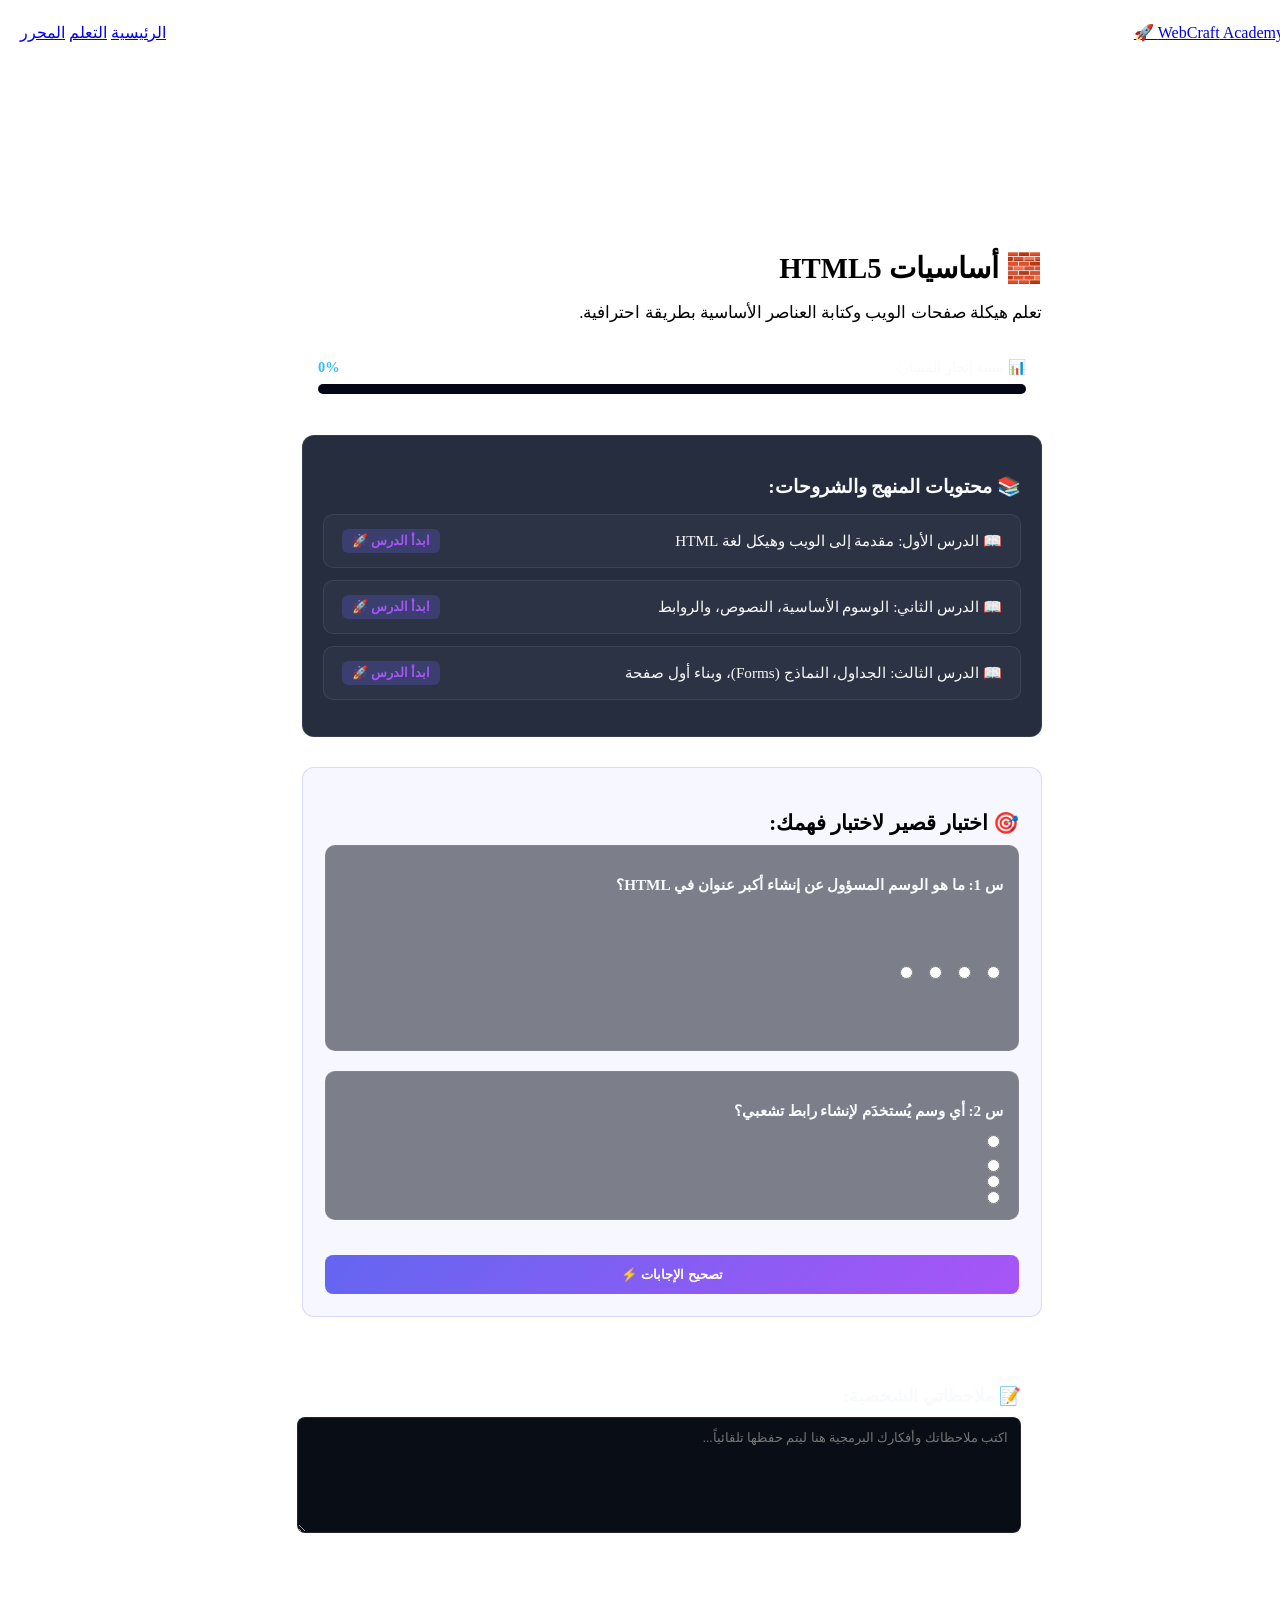
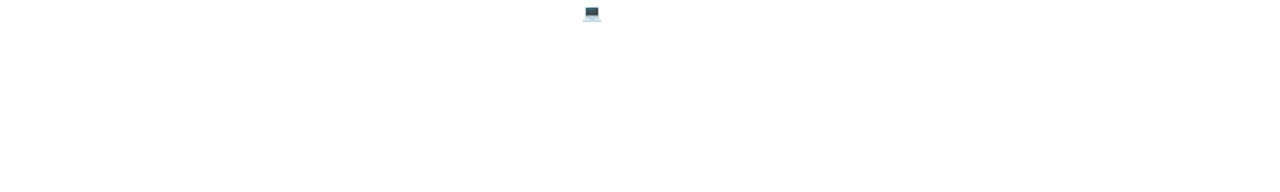
==== commit 0881fd07: "Update course-detail.html" ====
--- a/pages/course-detail.html
+++ b/pages/course-detail.html
@@ -3,10 +3,40 @@
 <head>
     <meta charset="UTF-8">
     <meta name="viewport" content="width=device-width, initial-scale=1.0">
-    <title>تفاصيل المسار والاختبار | WebCraft Academy</title>
+    <title>تفاصيل المسار الشامل | WebCraft Academy</title>
     <link rel="stylesheet" href="../css/style.css">
+    <style>
+        /* تصميم الإشعارات الفورية Toast */
+        #toast-container {
+            position: fixed;
+            bottom: 25px;
+            left: 25px;
+            z-index: 9999;
+            display: flex;
+            flex-direction: column;
+            gap: 10px;
+        }
+        .toast {
+            background: #0f172a;
+            color: #f8fafc;
+            padding: 12px 20px;
+            border-radius: 10px;
+            border: 1px solid rgba(56, 189, 248, 0.3);
+            box-shadow: 0 10px 25px rgba(0,0,0,0.5);
+            font-size: 0.9rem;
+            animation: slideIn 0.3s ease, fadeOut 0.3s ease 2.7s forwards;
+            display: flex;
+            align-items: center;
+            gap: 10px;
+        }
+        @keyframes slideIn { from { transform: translateY(100px); opacity: 0; } to { transform: translateY(0); opacity: 1; } }
+        @keyframes fadeOut { to { opacity: 0; transform: translateY(20px); } }
+    </style>
 </head>
 <body data-theme="dark">
+    <!-- حاوية الإشعارات -->
+    <div id="toast-container"></div>
+
     <header class="navbar glass">
         <div class="nav-container" style="width: 100%; display: flex; justify-content: space-between; align-items: center; padding: 15px 20px;">
             <a href="../index.html" class="logo"><span class="gradient-text">WebCraft</span> Academy 🚀</a>
@@ -23,7 +53,7 @@
             <h2 id="c-title" style="color: var(--accent); margin-bottom: 10px; font-size: 1.8rem;">جاري تحميل المسار...</h2>
             <p id="c-desc" style="color: var(--text-secondary); margin-bottom: 20px; font-size: 1.05rem;"></p>
             
-            <!-- شريط تقدم الإنجاز (Progress Bar) -->
+            <!-- شريط تقدم الإنجاز -->
             <div style="background: rgba(255,255,255,0.05); padding: 15px; border-radius: 12px; border: 1px solid rgba(255,255,255,0.08); margin-bottom: 25px;">
                 <div style="display: flex; justify-content: space-between; align-items: center; margin-bottom: 8px; font-size: 0.9rem; color: #f8fafc;">
                     <span>📊 نسبة إنجاز المسار:</span>
@@ -34,50 +64,86 @@
                 </div>
             </div>
 
+            <!-- زر الشهادة الفاخر (يظهر عند اكتمال 100%) -->
+            <div id="certificate-box" style="display: none; margin-bottom: 25px; text-align: center; background: linear-gradient(135deg, rgba(16,185,129,0.1), rgba(56,189,248,0.1)); padding: 20px; border-radius: 12px; border: 1px solid #10b981;">
+                <h3 style="color: #34d399; margin-bottom: 8px;">🎉 أهلاً بك يا بطل، لقد أكملت المسار بنجاح!</h3>
+                <p style="color: #cbd5e1; font-size: 0.9rem; margin-bottom: 15px;">استحققت بجدارة شهادة إتمام هذا المسار البرمجي.</p>
+                <button onclick="openCertificateModal()" class="btn" style="background: #10b981; color: white; border: none; padding: 12px 25px; border-radius: 8px; font-weight: bold; cursor: pointer; font-size: 1rem;">عرض وطباعة الشهادة 🎓</button>
+            </div>
+
             <!-- قائمة الدروس -->
             <div style="background: rgba(15, 23, 42, 0.9); padding: 20px; border-radius: 12px; border: 1px solid rgba(255,255,255,0.08); margin-bottom: 30px;">
                 <h3 style="margin-bottom: 15px; color: #f8fafc; font-size: 1.2rem;">📚 محتويات المنهج والشروحات:</h3>
-                <ul id="lessons-list" style="list-style: none; padding: 0; display: flex; flex-direction: column; gap: 12px;">
-                    <!-- الدروس تظهر ديناميكياً -->
-                </ul>
-            </div>
-
-            <!-- قسم الاختبار القصير (Quiz Section) -->
-            <div style="background: rgba(99, 102, 241, 0.05); padding: 22px; border-radius: 12px; border: 1px solid rgba(99, 102, 241, 0.2);">
+                <ul id="lessons-list" style="list-style: none; padding: 0; display: flex; flex-direction: column; gap: 12px;"></ul>
+            </div>
+
+            <!-- الاختبار القصير -->
+            <div style="background: rgba(99, 102, 241, 0.05); padding: 22px; border-radius: 12px; border: 1px solid rgba(99, 102, 241, 0.2); margin-bottom: 30px;">
                 <h3 style="color: var(--accent); margin-bottom: 10px; font-size: 1.3rem;">🎯 اختبار قصير لاختبار فهمك:</h3>
-                <p style="color: #94a3b8; font-size: 0.9rem; margin-bottom: 20px;">أجب على الأسئلة التالية لتتأكد من استيعابك للمنهج:</p>
-                
-                <div id="quiz-container" style="display: flex; flex-direction: column; gap: 20px;">
-                    <!-- الأسئلة تظهر هنا ديناميكياً -->
-                </div>
-
-                <button onclick="submitQuiz()" class="btn btn-primary" style="margin-top: 20px; width: 100%; background: linear-gradient(135deg, #6366f1, #a855f7); color: white; border: none; padding: 12px; border-radius: 8px; font-weight: bold; cursor: pointer; font-size: 1rem;">تصحيح الإجابات ⚡</button>
-                
+                <div id="quiz-container" style="display: flex; flex-direction: column; gap: 20px; margin-bottom: 15px;"></div>
+                <button onclick="submitQuiz()" class="btn btn-primary" style="width: 100%; background: linear-gradient(135deg, #6366f1, #a855f7); color: white; border: none; padding: 12px; border-radius: 8px; font-weight: bold; cursor: pointer;">تصحيح الإجابات ⚡</button>
                 <div id="quiz-result" style="margin-top: 15px; text-align: center; font-weight: bold; font-size: 1.1rem; display: none;"></div>
             </div>
 
+            <!-- ملاحظاتي الشخصية العامة للمسار -->
+            <div style="background: rgba(255,255,255,0.03); padding: 20px; border-radius: 12px; border: 1px solid rgba(255,255,255,0.08);">
+                <h3 style="color: #f8fafc; font-size: 1.1rem; margin-bottom: 10px;">📝 ملاحظاتي الشخصية:</h3>
+                <textarea id="personal-notes" oninput="saveNotes()" placeholder="اكتب ملاحظاتك وأفكارك البرمجية هنا ليتم حفظها تلقائياً..." style="width: 100%; height: 90px; background: #090d16; color: #f8fafc; border: 1px solid rgba(255,255,255,0.1); border-radius: 8px; padding: 12px; font-family: inherit; resize: vertical;"></textarea>
+            </div>
+
             <div style="margin-top: 30px; display: flex; flex-direction: column; gap: 12px;">
-                <a href="playground.html" class="btn btn-primary" style="text-decoration: none; text-align: center; padding: 14px; border-radius: 8px; font-weight: bold; background: rgba(255,255,255,0.05); border: 1px solid rgba(255,255,255,0.1); color: white; font-size: 1rem;">الانتقال للمحرر التجريبي 💻</a>
+                <a href="playground.html" class="btn" style="background: rgba(255,255,255,0.05); border: 1px solid rgba(255,255,255,0.1); color: white; padding: 14px; border-radius: 8px; text-align: center; text-decoration: none; font-weight: bold;">الانتقال للمحرر التجريبي 💻</a>
                 <a href="courses.html" style="background: rgba(255,255,255,0.03); color: white; border: 1px solid rgba(255,255,255,0.08); padding: 12px; border-radius: 8px; text-decoration: none; text-align: center; font-weight: bold;">العودة للمسارات</a>
             </div>
         </div>
     </main>
 
-    <!-- نافذة الدرس المنبثقة -->
+    <!-- نافذة الدرس المنبثقة الشاملة -->
     <div id="lesson-modal" style="display: none; position: fixed; top: 0; left: 0; width: 100%; height: 100%; background: rgba(0,0,0,0.85); backdrop-filter: blur(8px); z-index: 1000; justify-content: center; align-items: center; padding: 15px;">
         <div style="background: #0f172a; border: 1px solid rgba(255,255,255,0.15); border-radius: 16px; width: 100%; max-width: 650px; padding: 25px; box-shadow: 0 20px 40px rgba(0,0,0,0.7); position: relative; max-height: 90vh; overflow-y: auto; text-align: right; direction: rtl;">
             <button onclick="closeLessonModal()" style="position: absolute; top: 15px; left: 20px; background: rgba(255,255,255,0.05); border: 1px solid rgba(255,255,255,0.1); color: #fff; width: 36px; height: 36px; border-radius: 50%; font-size: 1.2rem; cursor: pointer; display: flex; align-items: center; justify-content: center;">✕</button>
             <h3 id="modal-lesson-title" style="color: var(--accent); margin-bottom: 20px; font-size: 1.35rem; padding-left: 40px; line-height: 1.5;"></h3>
+            
             <div style="margin-bottom: 20px;">
                 <h4 style="color: #38bdf8; margin-bottom: 10px; font-size: 1rem;">📖 شرح الدرس المفصل:</h4>
                 <div id="modal-lesson-content" style="color: #cbd5e1; font-size: 0.95rem; line-height: 1.9;"></div>
             </div>
+
             <div style="background: #020617; padding: 15px; border-radius: 10px; border: 1px solid rgba(255,255,255,0.1); margin-bottom: 20px;">
                 <span style="color: #94a3b8; font-size: 0.85rem; display: block; margin-bottom: 6px;">💻 مثال تطبيقي:</span>
                 <pre style="direction: ltr; text-align: left; background: #090d16; padding: 14px; border-radius: 8px; overflow-x: auto; color: #38bdf8; font-family: monospace; font-size: 0.9rem; margin: 0;"><code id="modal-lesson-code"></code></pre>
             </div>
+
+            <!-- تحدي سريع للدرس -->
+            <div style="background: rgba(56,189,248,0.05); padding: 15px; border-radius: 10px; border: 1px solid rgba(56,189,248,0.2); margin-bottom: 20px;">
+                <h4 style="color: #38bdf8; font-size: 0.95rem; margin-bottom: 5px;">⚡ تحدي برمجي سريع:</h4>
+                <p id="modal-lesson-challenge" style="color: #cbd5e1; font-size: 0.9rem; margin: 0;"></p>
+            </div>
+
             <button id="complete-btn" onclick="toggleLessonComplete()" style="width: 100%; background: rgba(16, 185, 129, 0.2); color: #34d399; border: 1px solid #10b981; padding: 12px; border-radius: 10px; font-weight: bold; cursor: pointer; font-size: 1rem; margin-bottom: 12px;">تحديد كمكتمل ✅</button>
             <button onclick="closeLessonModal()" style="width: 100%; background: linear-gradient(135deg, #6366f1, #a855f7); color: white; padding: 12px; border: none; border-radius: 10px; font-weight: bold; cursor: pointer;">إغلاق والعودة للمنهج</button>
+        </div>
+    </div>
+
+    <!-- نافذة الشهادة الفاخرة المنبثقة -->
+    <div id="cert-modal" style="display: none; position: fixed; top: 0; left: 0; width: 100%; height: 100%; background: rgba(0,0,0,0.9); backdrop-filter: blur(10px); z-index: 2000; justify-content: center; align-items: center; padding: 15px;">
+        <div style="background: #0f172a; border: 3px solid #f59e0b; border-radius: 20px; width: 100%; max-width: 650px; padding: 40px; text-align: center; position: relative; box-shadow: 0 25px 50px rgba(0,0,0,0.8);">
+            <button onclick="closeCertificateModal()" style="position: absolute; top: 15px; left: 20px; background: rgba(255,255,255,0.05); border: 1px solid rgba(255,255,255,0.1); color: #fff; width: 36px; height: 36px; border-radius: 50%; font-size: 1.2rem; cursor: pointer;">✕</button>
+            
+            <div style="font-size: 3rem; margin-bottom: 10px;">🏆</div>
+            <h2 style="color: #f59e0b; font-size: 1.8rem; margin-bottom: 5px;">شهادة إتمام مسار تعليمي</h2>
+            <p style="color: #94a3b8; font-size: 0.95rem; margin-bottom: 25px;">تمنحها منصة WebCraft Academy للإبداع البرمجي</p>
+            
+            <p style="color: #cbd5e1; font-size: 1.05rem; margin-bottom: 10px;">تشهد المنصة بأن المتدرب:</p>
+            <h3 id="cert-student-name" style="color: #38bdf8; font-size: 1.6rem; margin-bottom: 15px; border-bottom: 1px dashed rgba(255,255,255,0.2); display: inline-block; padding-bottom: 5px;">التهامي الخدرجي</h3>
+            <p style="color: #cbd5e1; font-size: 1.05rem; margin-bottom: 25px;">قد أتم بنجاح كافة متطلبات واختبارات مسار: <strong id="cert-course-name" style="color: #f8fafc;"></strong> بكفاءة عالية.</p>
+            
+            <div style="display: flex; justify-content: space-between; align-items: center; margin-top: 30px; border-top: 1px solid rgba(255,255,255,0.1); padding-top: 20px; font-size: 0.9rem; color: #94a3b8;">
+                <div>التاريخ: <span style="color: #fff;">2026</span></div>
+                <div>اعتماد المنصة: <strong style="color: #34d399;">WebCraft Academy 🚀</strong></div>
+            </div>
+
+            <button onclick="window.print()" style="margin-top: 25px; background: linear-gradient(135deg, #f59e0b, #d97706); color: #000; border: none; padding: 12px 30px; border-radius: 8px; font-weight: bold; cursor: pointer; font-size: 1rem;">طباعة أو حفظ الشهادة 🖨️</button>
         </div>
     </div>
 
@@ -88,9 +154,9 @@
                 icon: "🧱",
                 description: "تعلم هيكلة صفحات الويب وكتابة العناصر الأساسية بطريقة احترافية.",
                 lessons: [
-                    { title: "الدرس الأول: مقدمة إلى الويب وهيكل لغة HTML", content: "لغة HTML هي حجر الأساس لبناء صفحات الويب وتحتوي على وسوم الهيكل الأساسي.", code: "<!DOCTYPE html>\n<html>\n  <head><title>صفحتي</title></head>\n  <body><h1>مرحباً</h1></body>\n</html>" },
-                    { title: "الدرس الثاني: الوسوم الأساسية، النصوص، والروابط", content: "تتعلم العناوين H1-H6، الفقرات p، والروابط a.", code: "<h1>عنوان</h1>\n<p>فقرة نصية</p>\n<a href='#'>رابط</a>" },
-                    { title: "الدرس الثالث: الجداول، النماذج (Forms)، وبناء أول صفحة", content: "النماذج تتيح للمستخدمين إدخال البيانات عبر حقول input وأزرار الإرسال.", code: "<form>\n  <input type='text' placeholder='أدخل اسمك'>\n</form>" }
+                    { title: "الدرس الأول: مقدمة إلى الويب وهيكل لغة HTML", content: "لغة HTML هي حجر الأساس لبناء صفحات الويب وتتكون من DOCTYPE و Head و Body.", code: "<!DOCTYPE html>\n<html>\n  <head><title>مرحباً</title></head>\n  <body><h1>مرحباً بالعالم</h1></body>\n</html>", challenge: "قم بإنشاء صفحة جديدة تحتوي على عنوان رئيسي H1 يحمل اسمك." },
+                    { title: "الدرس الثاني: الوسوم الأساسية، النصوص، والروابط", content: "تتعلم العناوين H1-H6، الفقرات p، والروابط a لتنقل الزوار.", code: "<h1>عنوان</h1>\n<p>فقرة نصية تجريبية.</p>\n<a href='https://google.com'>جوجل</a>", challenge: "أضف رابطاً ينقل المستخدم لموقعك المفضلة بداخل فقرة نصية." },
+                    { title: "الدرس الثالث: الجداول، النماذج (Forms)، وبناء أول صفحة", content: "النماذج تتيح للمستخدمين إدخال البيانات عبر حقول input وأزرار الإرسال.", code: "<form>\n  <input type='text' placeholder='اسم المستخدم'>\n</form>", challenge: "صمم نموذج تسجيل دخول يحتوي على خانة البريد الإلكتروني وكلمة المرور." }
                 ],
                 quiz: [
                     { q: "ما هو الوسم المسؤول عن إنشاء أكبر عنوان في HTML؟", options: ["<h6>", "<h1>", "<p>", "<br>"], correct: 1 },
@@ -102,9 +168,9 @@
                 icon: "🎨",
                 description: "أتقن توزيع العناصر، الألوان، والتصميم المتجاوب لجميع الشاشات.",
                 lessons: [
-                    { title: "الدرس الأول: مدخل إلى CSS وطرق ربطها", content: "تمنح CSS الجماليات والألوان للعناصر ويتم ربطها بملف خارجي عبر link.", code: "body { background-color: #0f172a; color: #fff; }" },
-                    { title: "الدرس الثاني: الألوان، الخطوط، وتنسيق الصناديق", content: "مفهوم Box Model يتكون من المحتوى، الـ Padding، الـ Border، والـ Margin.", code: ".card { padding: 20px; border-radius: 8px; }" },
-                    { title: "الدرس الثالث: نظام التوزيع الحديث Flexbox", content: "أداة Flexbox ترتب العناصر بمرونة فائقة أفقياً أو عمودياً.", code: ".container { display: flex; justify-content: space-between; }" }
+                    { title: "الدرس الأول: مدخل إلى CSS وطرق ربطها", content: "تمنح CSS الجماليات والألوان لعناصر HTML ويتم ربطها بملف خارجي عبر link.", code: "body { background-color: #0f172a; color: #fff; }", challenge: "اجعل لون خلفية الصفحة بالكامل لوناً داكناً من اختيارك." },
+                    { title: "الدرس الثاني: الألوان، الخطوط، وتنسيق الصناديق", content: "مفهوم Box Model يتكون من المحتوى، الـ Padding، الـ Border، والـ Margin.", code: ".card { padding: 20px; border-radius: 8px; }", challenge: "أضف حشو داخلي Padding بمقدار 25 بكسل لصندوق معين." },
+                    { title: "الدرس الثالث: نظام التوزيع الحديث Flexbox", content: "أداة Flexbox ترتب العناصر بمرونة فائقة أفقياً أو عمودياً.", code: ".container { display: flex; justify-content: space-between; }", challenge: "قم بتوسيط العناصر أفقياً وعمودياً داخل الحاوية باستخدام Flexbox." }
                 ],
                 quiz: [
                     { q: "ما هي الخاصية المسؤولة عن تغيير لون النص في CSS؟", options: ["background-color", "color", "font-size", "text-align"], correct: 1 },
@@ -116,13 +182,13 @@
                 icon: "⚡",
                 description: "اجعل موقعك تفاعلياً وتحكم في عناصر الصفحة بالكامل عبر البرمجة.",
                 lessons: [
-                    { title: "الدرس الأول: المتغيرات وأنواع البيانات", content: "المتغيرات تُنشأ بـ let و const لتخزين البيانات في الذاكرة.", code: "const name = 'التهامي';\nlet age = 23;" },
-                    { title: "الدرس الثاني: الدوال والشروط البرمجية", content: "الدوال تنفذ مهاماً، والشروط if/else تتخذ القرارات.", code: "if(score >= 50) { console.log('ناجح'); }" },
-                    { title: "الدرس الثالث: التفاعل مع المستند (DOM)", content: "عبر DOM تستطيع جافاسكريبت قراءة وتعديل عناصر الصفحة عند الضغط.", code: "document.getElementById('btn').addEventListener('click', () => {});" }
+                    { title: "الدرس الأول: المتغيرات وأنواع البيانات", content: "المتغيرات تُنشأ بـ let و const لتخزين البيانات في الذاكرة.", code: "const name = 'التهامي';\nlet age = 23;", challenge: "أنشئ متغيرين يحملان اسمك وعمرك ثم اطبعهم في المتصفح." },
+                    { title: "الدرس الثاني: الدوال والشروط البرمجية", content: "الدوال تنفذ مهاماً، والشروط if/else تتخذ القرارات.", code: "if(score >= 50) { console.log('ناجح'); }", challenge: "اكتب شرطاً يتحقق إذا كان الناتج أكبر من 50 يطبع 'مبروك'." },
+                    { title: "الدرس الثالث: التفاعل مع المستند (DOM)", content: "عبر DOM تستطيع جافاسكريبت قراءة وتعديل عناصر الصفحة عند الضغط.", code: "document.getElementById('btn').addEventListener('click', () => {});", challenge: "برمج زراً بحيث يغير لون خلفية الصفحة عند النقر عليه." }
                 ],
                 quiz: [
                     { q: "بأي كلمة مفتاحية يتم تعريف متغير ثابت لا يتغير في الجافاسكريبت؟", options: ["var", "let", "const", "static"], correct: 2 },
-                    { q: "ما هي الدالة التي تُستخدم لعطء رسالة تنبيه منبثقة للمستخدم؟", options: ["alert()", "console.log()", "prompt()", "print()"], correct: 0 }
+                    { q: "ما هي الدالة التي تُستخدم لإعطاء رسالة تنبيه منبثقة للمستخدم؟", options: ["alert()", "console.log()", "prompt()", "print()"], correct: 0 }
                 ]
             }
         };
@@ -132,6 +198,7 @@
         const course = COURSES_DATABASE[courseId];
 
         const storageKey = `webcraft_progress_${courseId}`;
+        const notesStorageKey = `webcraft_notes_${courseId}`;
         let completedLessons = JSON.parse(localStorage.getItem(storageKey)) || [];
         let currentActiveIdx = null;
 
@@ -139,9 +206,27 @@
             document.getElementById('c-title').innerText = course.icon + " " + course.title;
             document.getElementById('c-desc').innerText = course.description;
             document.title = course.title + " | WebCraft Academy";
+            
+            // تحميل الملاحظات المحفوظة
+            document.getElementById('personal-notes').value = localStorage.getItem(notesStorageKey) || '';
+
             renderLessonsList();
             renderQuiz();
             updateProgressUI();
+        }
+
+        function showToast(message) {
+            const container = document.getElementById('toast-container');
+            const toast = document.createElement('div');
+            toast.className = 'toast';
+            toast.innerHTML = `<span>✨</span> ${message}`;
+            container.appendChild(toast);
+            setTimeout(() => { toast.remove(); }, 3000);
+        }
+
+        function saveNotes() {
+            const notes = document.getElementById('personal-notes').value;
+            localStorage.setItem(notesStorageKey, notes);
         }
 
         function renderLessonsList() {
@@ -182,19 +267,18 @@
             
             course.quiz.forEach((qObj, qIdx) => {
                 const selected = document.querySelector(`input[name="q-${qIdx}"]:checked`);
-                if(selected && parseInt(selected.value) === qObj.correct) {
-                    score++;
-                }
+                if(selected && parseInt(selected.value) === qObj.correct) score++;
             });
 
             const resultDiv = document.getElementById('quiz-result');
             resultDiv.style.display = 'block';
             if(score === total) {
                 resultDiv.style.color = '#34d399';
-                resultDiv.innerText = `🎉 ممتاز جداً يا بشمهندس! أجبت على كل الأسئلة بشكل صحيح (${score}/${total}).`;
+                resultDiv.innerText = `🎉 ممتاز جداً! أديت الاختبار بنجاح تام (${score}/${total}).`;
+                showToast("أحسنت في اجتياز الاختبار بنجاح!");
             } else {
                 resultDiv.style.color = '#f59e0b';
-                resultDiv.innerText = `💡 نتيجتك هي (${score}/${total}). راجع الدروس وحاول مرة أخرى لتحقيق العلامة الكاملة!`;
+                resultDiv.innerText = `💡 نتيجتك هي (${score}/${total}). راجع الدروس وحاول مرة أخرى.`;
             }
         }
 
@@ -204,6 +288,7 @@
             document.getElementById('modal-lesson-title').innerText = lesson.title;
             document.getElementById('modal-lesson-content').innerHTML = lesson.content;
             document.getElementById('modal-lesson-code').innerText = lesson.code;
+            document.getElementById('modal-lesson-challenge').innerText = lesson.challenge;
             updateCompleteButtonStyle();
             document.getElementById('lesson-modal').style.display = 'flex';
         }
@@ -211,8 +296,13 @@
         function toggleLessonComplete() {
             if (currentActiveIdx === null) return;
             const index = completedLessons.indexOf(currentActiveIdx);
-            if (index > -1) completedLessons.splice(index, 1);
-            else completedLessons.push(currentActiveIdx);
+            if (index > -1) {
+                completedLessons.splice(index, 1);
+                showToast("تم إلغاء تحديد إكمال الدرس.");
+            } else {
+                completedLessons.push(currentActiveIdx);
+                showToast("تم حفظ إنجاز الدرس بنجاح! ✅");
+            }
             
             localStorage.setItem(storageKey, JSON.stringify(completedLessons));
             renderLessonsList();
@@ -238,6 +328,23 @@
             const percentage = Math.round((completedLessons.length / total) * 100);
             document.getElementById('progress-text').innerText = percentage + '%';
             document.getElementById('progress-bar').style.width = percentage + '%';
+
+            const certBox = document.getElementById('certificate-box');
+            if(percentage === 100) {
+                certBox.style.display = 'block';
+            } else {
+                certBox.style.display = 'none';
+            }
+        }
+
+        function openCertificateModal() {
+            document.getElementById('cert-student-name').innerText = "التهامي الخدرجي";
+            document.getElementById('cert-course-name').innerText = course.title;
+            document.getElementById('cert-modal').style.display = 'flex';
+        }
+
+        function closeCertificateModal() {
+            document.getElementById('cert-modal').style.display = 'none';
         }
 
         function closeLessonModal() {
--- a/css/style.css
+++ b/css/style.css
@@ -1,17 +1,31 @@
-:root {
-    --bg-primary: #0a0f1d;
-    --text-primary: #f8fafc;
-    --text-secondary: #94a3b8;
-    --accent: #6366f1;
-    --glass-bg: rgba(19, 28, 49, 0.7);
-    --glass-border: rgba(255, 255, 255, 0.08);
+/* إعدادات الوضع النهاري (Light Mode) */
+body[data-theme="light"] {
+    --bg-color: #f8fafc;
+    --text-primary: #0f172a;
+    --text-secondary: #475569;
+    --card-bg: #ffffff;
+    --border-color: rgba(0, 0, 0, 0.1);
+    background-color: var(--bg-color);
+    color: var(--text-primary);
 }
-* { margin: 0; padding: 0; box-sizing: border-box; font-family: system-ui, sans-serif; }
-body { background-color: var(--bg-primary); color: var(--text-primary); line-height: 1.6; }
-.glass { background: var(--glass-bg); backdrop-filter: blur(12px); border-bottom: 1px solid var(--glass-border); }
-.navbar { position: fixed; top: 0; left: 0; width: 100%; z-index: 1000; padding: 15px 20px; display: flex; justify-content: space-between; align-items: center; }
-.logo { font-size: 1.2rem; font-weight: bold; color: white; text-decoration: none; }
-.gradient-text { background: linear-gradient(135deg, #6366f1, #a855f7); -webkit-background-clip: text; -webkit-text-fill-color: transparent; }
-.nav-links { display: flex; gap: 15px; list-style: none; }
-.nav-links a { color: var(--text-secondary); text-decoration: none; }
-.nav-links a:hover, .nav-links a.active { color: white; }
+
+body[data-theme="light"] .glass, 
+body[data-theme="light"] .glass-card {
+    background: rgba(255, 255, 255, 0.85) !important;
+    border: 1px solid rgba(0, 0, 0, 0.08) !important;
+    box-shadow: 0 10px 30px rgba(0, 0, 0, 0.05);
+}
+
+body[data-theme="light"] header.navbar {
+    background: rgba(255, 255, 255, 0.9) !important;
+    border-bottom: 1px solid rgba(0, 0, 0, 0.08);
+}
+
+body[data-theme="light"] a, 
+body[data-theme="light"] span, 
+body[data-theme="light"] p, 
+body[data-theme="light"] h1, 
+body[data-theme="light"] h2, 
+body[data-theme="light"] h3 {
+    color: inherit;
+}
